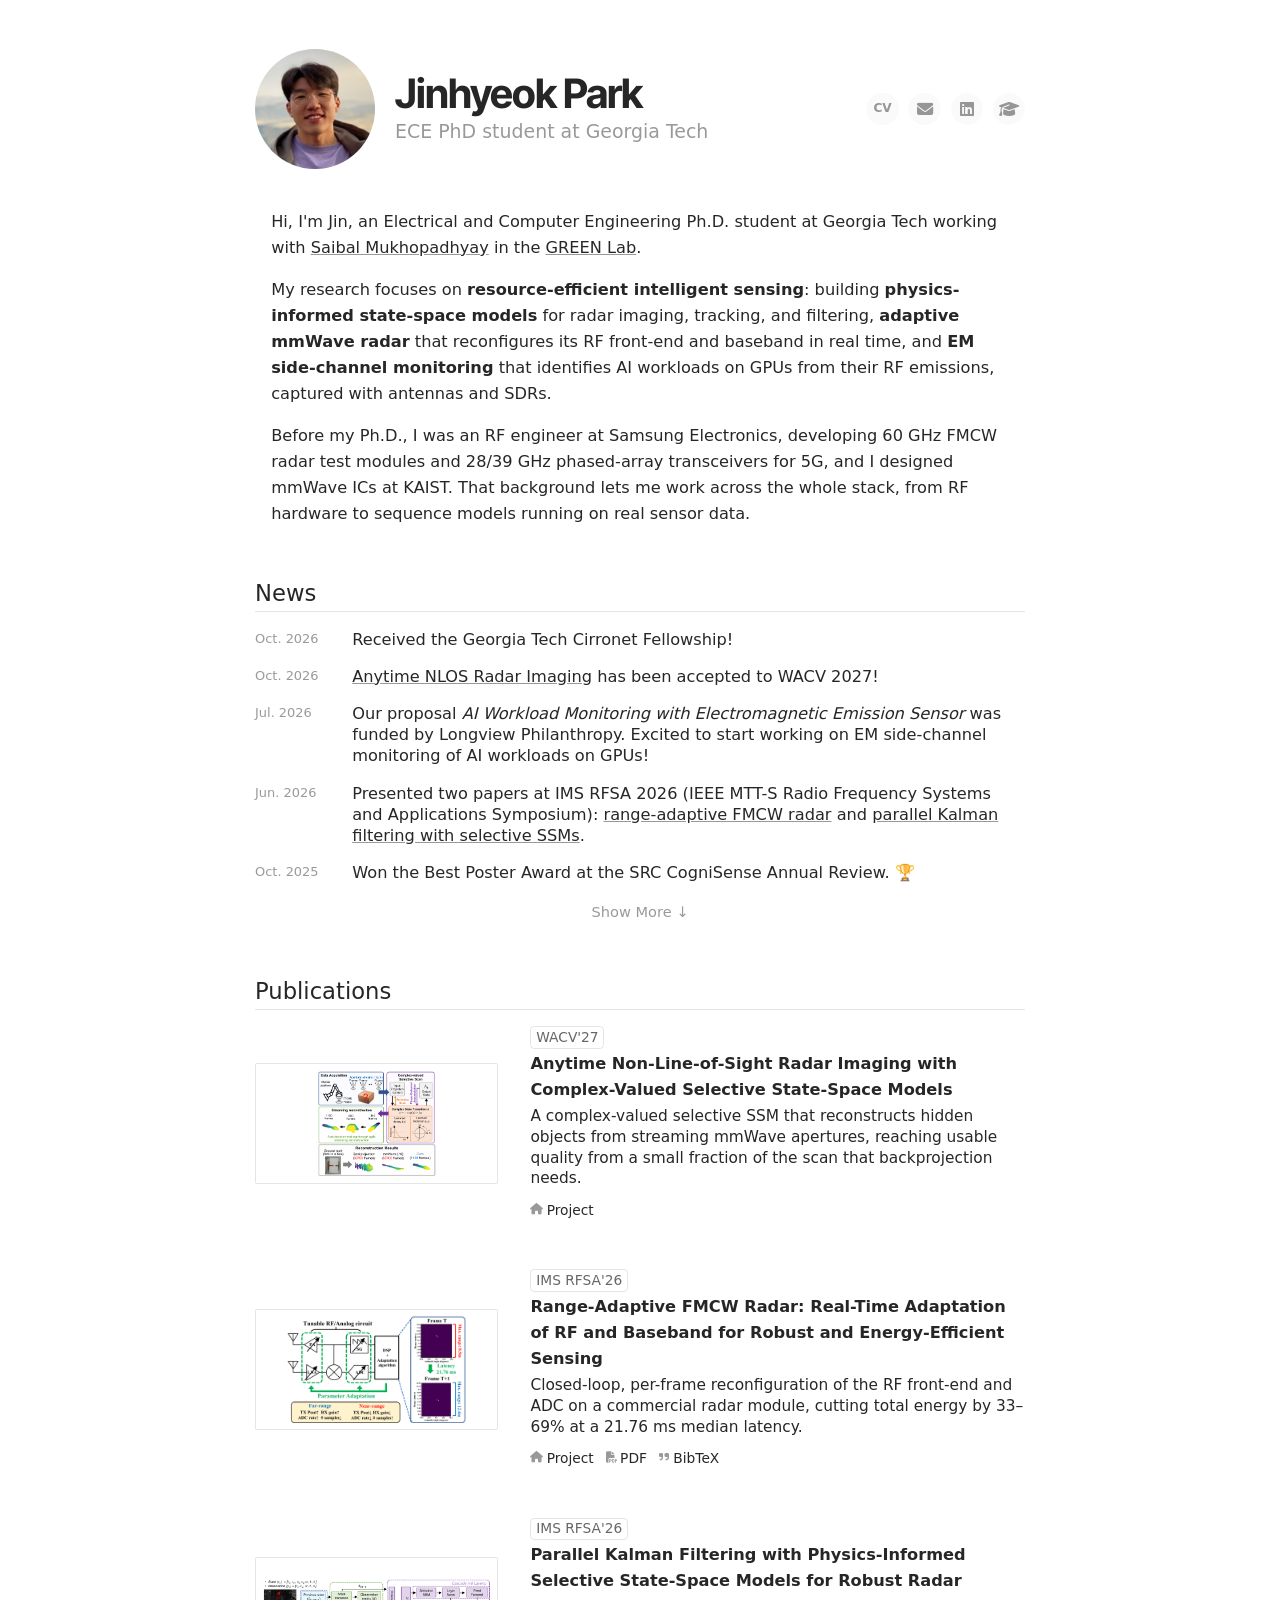
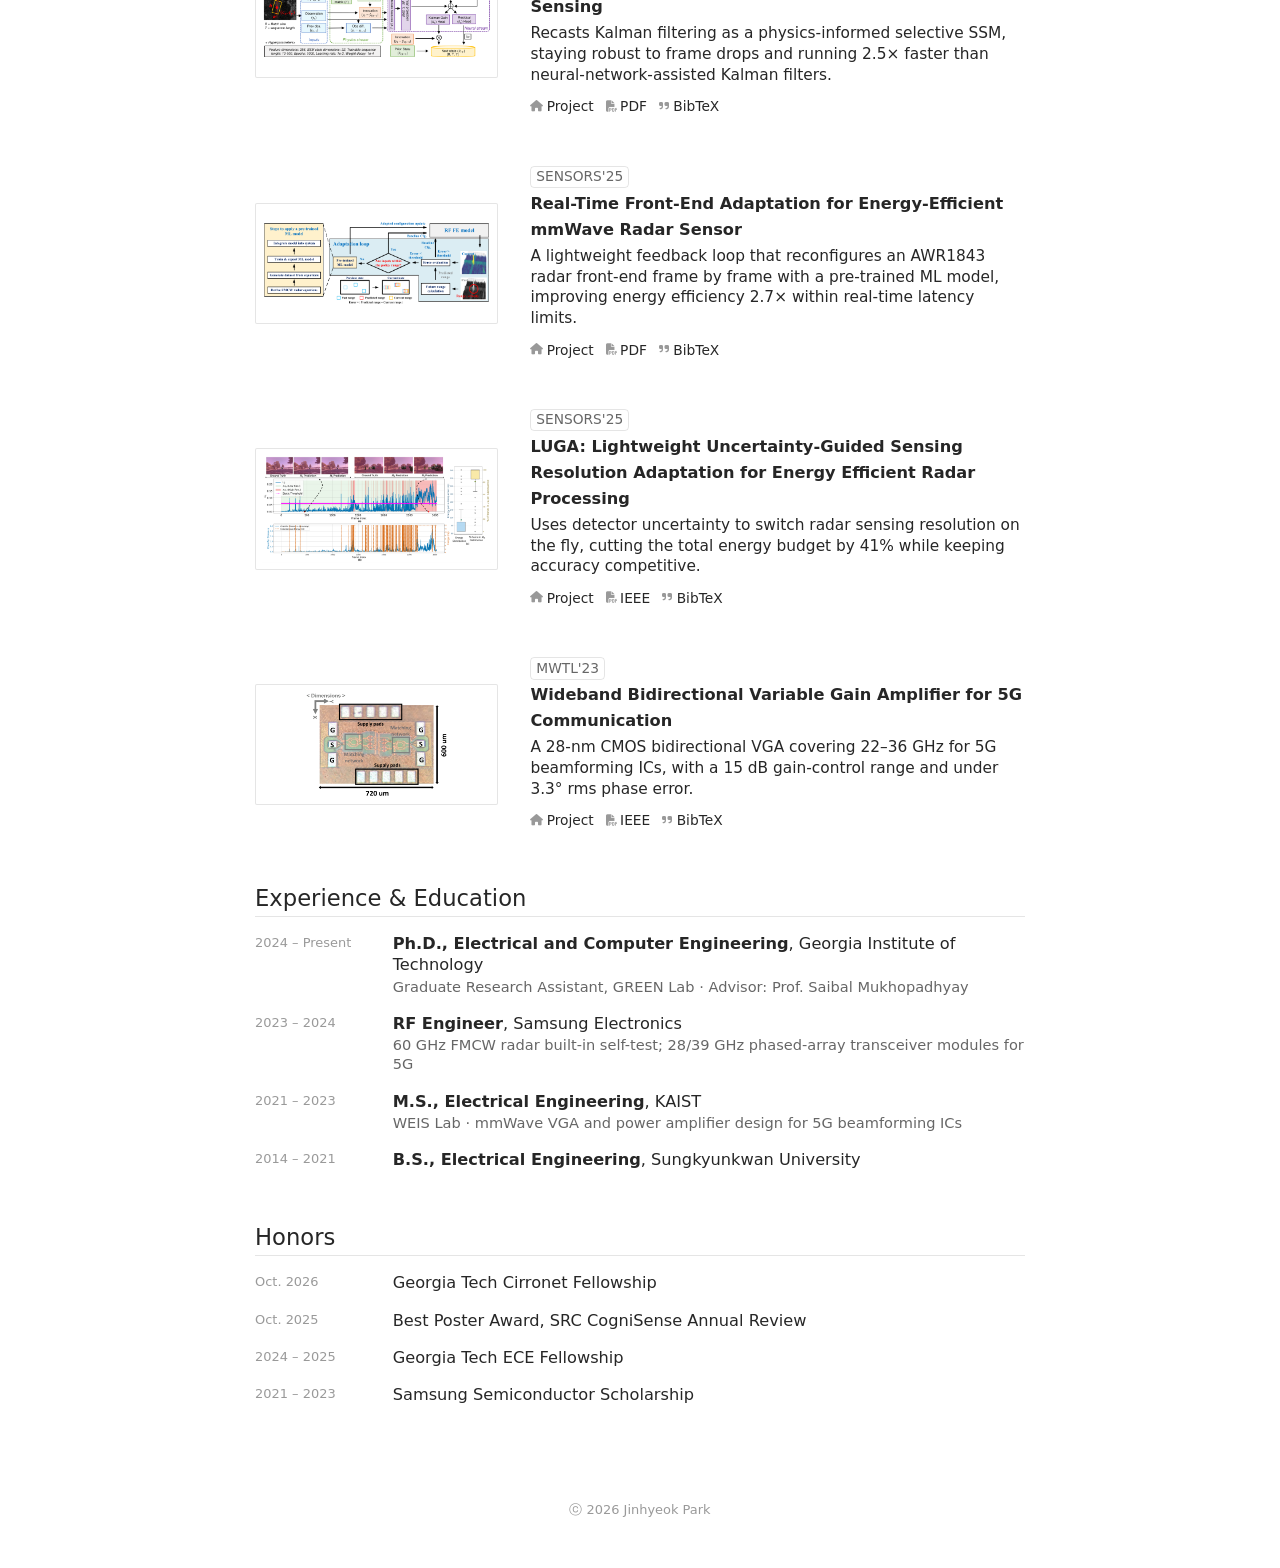
==== index.html @ dd6ef103 "link" ====
<!doctype html>
<html lang="en">
<head>
  <meta charset="utf-8">
  <meta name="viewport" content="width=device-width, initial-scale=1">
  <title>Jinhyeok (Jin) Park</title>
  <meta name="description" content="Jinhyeok (Jin) Park — ECE Ph.D. student at Georgia Tech working on resource-efficient intelligent sensing: mmWave radar, state-space models, and EM side-channel sensing.">
  <meta property="og:title" content="Jinhyeok (Jin) Park">
  <meta property="og:type" content="website">
  <meta property="og:image" content="assets/profile.jpg">
  <meta name="theme-color" content="#ffffff">
  <link rel="apple-touch-icon" sizes="180x180" href="/faviconfiles/apple-touch-icon.png">
  <link rel="icon" type="image/png" sizes="32x32" href="/faviconfiles/favicon-32x32.png">
  <link rel="icon" type="image/png" sizes="16x16" href="/faviconfiles/favicon-16x16.png">
  <link rel="manifest" href="/faviconfiles/site.webmanifest">
  <link rel="preconnect" href="https://fonts.googleapis.com">
  <link rel="preconnect" href="https://fonts.gstatic.com" crossorigin>
  <link href="https://fonts.googleapis.com/css2?family=Inter+Tight:wght@600;700&display=swap" rel="stylesheet">
  <link rel="stylesheet" href="https://cdnjs.cloudflare.com/ajax/libs/font-awesome/6.5.2/css/all.min.css">
  <link rel="stylesheet" href="assets/style.css">
</head>
<body>
<div class="contents">

  <!-- ===================== HEADER ===================== -->
  <div class="section">
    <div class="top">
      <div class="logo">
        <div class="round"><img src="assets/profile.jpg" alt="Photo of Jinhyeok Park"></div>
        <div>
          <h1>Jinhyeok Park</h1>
          <h3>ECE PhD student at Georgia Tech</h3>
        </div>
      </div>
      <div class="social">
        <a class="cv-icon" href="assets/CV_Jinhyeok_Park.pdf" target="_blank" rel="noreferrer" title="CV"><span>CV</span></a>
        <a href="mailto:jpark3263@gatech.edu" title="Email"><i class="fas fa-envelope"></i></a>
        <a href="https://www.linkedin.com/in/jinhyeok-park/" target="_blank" rel="noreferrer" title="LinkedIn"><i class="fab fa-linkedin"></i></a>
        <a href="https://scholar.google.com/citations?user=-ml9RUcAAAAJ" target="_blank" rel="noreferrer" title="Google Scholar"><i class="fas fa-graduation-cap"></i></a>
      </div>
    </div>

    <div class="info">
      <p>Hi, I'm Jin, an Electrical and Computer Engineering Ph.D. student at Georgia Tech working with
        <a href="https://ece.gatech.edu/directory/saibal-mukhopadhyay">Saibal Mukhopadhyay</a> in the
        <a href="https://greenlab.ece.gatech.edu/">GREEN Lab</a>.</p>
      <p>My research focuses on <strong>resource-efficient intelligent sensing</strong>: building
        <strong>physics-informed state-space models</strong> for radar imaging, tracking, and filtering,
        <strong>adaptive mmWave radar</strong> that reconfigures its RF front-end and baseband in real time, and
        <strong>EM side-channel monitoring</strong> that identifies AI workloads on GPUs from their RF emissions, captured with antennas and SDRs.</p>
      <p>Before my Ph.D., I was an RF engineer at Samsung Electronics, developing 60&nbsp;GHz FMCW radar test modules and
        28/39&nbsp;GHz phased-array transceivers for 5G, and I designed mmWave ICs at
        KAIST. That background lets me work across the whole stack, from RF hardware
        to sequence models running on real sensor data.</p>
    </div>
  </div>

  <!-- ===================== NEWS ===================== -->
  <div class="section" id="news">
    <div class="title">News</div>
    <div class="news-list" data-collapsible="5">
      <div class="news-item"><div class="date">Oct. 2026</div><div class="text">Received the Georgia Tech Cirronet Fellowship!</div></div>
      <div class="news-item"><div class="date">Oct. 2026</div><div class="text"><a href="pub/wacv2027-anytime-nlos.html">Anytime NLOS Radar Imaging</a> has been accepted to WACV 2027!</div></div>
      <div class="news-item"><div class="date">Jul. 2026</div><div class="text">Our proposal <em>AI Workload Monitoring with Electromagnetic Emission Sensor</em> was funded by Longview Philanthropy. Excited to start working on EM side-channel monitoring of AI workloads on GPUs!</div></div>
      <div class="news-item"><div class="date">Jun. 2026</div><div class="text">Presented two papers at IMS RFSA 2026 (IEEE MTT-S Radio Frequency Systems and Applications Symposium): <a href="pub/ims2026-range-adaptive-fmcw.html">range-adaptive FMCW radar</a> and <a href="pub/ims2026-parallel-kalman-ssm.html">parallel Kalman filtering with selective SSMs</a>.</div></div>
      <div class="news-item"><div class="date">Oct. 2025</div><div class="text">Won the Best Poster Award at the SRC CogniSense Annual Review. 🏆</div></div>
      <div class="news-item"><div class="date">Aug. 2024</div><div class="text">Started my Ph.D. at Georgia Tech with the ECE Fellowship.</div></div>
      <div class="news-item"><div class="date">Mar. 2023</div><div class="text">Joined Samsung Electronics as an RF engineer.</div></div>
    </div>
  </div>

  <!-- ===================== PUBLICATIONS ===================== -->
  <div class="section" id="publications">
    <div class="title">Publications</div>
    <div class="pub-list" data-collapsible="6">

      <div class="pub-item"><div class="pub-main">
        <a class="thumb" href="pub/wacv2027-anytime-nlos.html"><img src="assets/pub/wacv2027-anytime-nlos.png" alt="Anytime Non-Line-of-Sight Radar Imaging with Complex-Valued Selective State-Space Models" loading="lazy"></a>
        <div class="pub-info">
          <div class="pub-meta"><span class="pub-venue">WACV'27</span></div>
          <a class="pub-title-link" href="pub/wacv2027-anytime-nlos.html"><div class="pub-title">Anytime Non-Line-of-Sight Radar Imaging with Complex-Valued Selective State-Space Models</div></a>
          <div class="pub-desc">A complex-valued selective SSM that reconstructs hidden objects from streaming mmWave apertures, reaching usable quality from a small fraction of the scan that backprojection needs.</div>
          <div class="links"><a href="pub/wacv2027-anytime-nlos.html"><i class="fas fa-house"></i>Project</a></div>
        </div>
      </div></div>

      <div class="pub-item"><div class="pub-main">
        <a class="thumb" href="pub/ims2026-range-adaptive-fmcw.html"><img src="assets/pub/ims2026-range-adaptive-fmcw.png" alt="Range-Adaptive FMCW Radar: Real-Time Adaptation of RF and Baseband for Robust and Energy-Efficient Sensing" loading="lazy"></a>
        <div class="pub-info">
          <div class="pub-meta"><span class="pub-venue">IMS RFSA'26</span></div>
          <a class="pub-title-link" href="pub/ims2026-range-adaptive-fmcw.html"><div class="pub-title">Range-Adaptive FMCW Radar: Real-Time Adaptation of RF and Baseband for Robust and Energy-Efficient Sensing</div></a>
          <div class="pub-desc">Closed-loop, per-frame reconfiguration of the RF front-end and ADC on a commercial radar module, cutting total energy by 33–69% at a 21.76 ms median latency.</div>
          <div class="links"><a href="pub/ims2026-range-adaptive-fmcw.html"><i class="fas fa-house"></i>Project</a><a class="" href="../publications/IMS_2026_Adap_final.pdf" target="_blank" rel="noreferrer"><i class="fas fa-file-pdf"></i>PDF</a><a href="pub/ims2026-range-adaptive-fmcw.html#bibtex"><i class="fas fa-quote-right"></i>BibTeX</a></div>
        </div>
      </div></div>

      <div class="pub-item"><div class="pub-main">
        <a class="thumb" href="pub/ims2026-parallel-kalman-ssm.html"><img src="assets/pub/ims2026-parallel-kalman-ssm.png" alt="Parallel Kalman Filtering with Physics-Informed Selective State-Space Models for Robust Radar Sensing" loading="lazy"></a>
        <div class="pub-info">
          <div class="pub-meta"><span class="pub-venue">IMS RFSA'26</span></div>
          <a class="pub-title-link" href="pub/ims2026-parallel-kalman-ssm.html"><div class="pub-title">Parallel Kalman Filtering with Physics-Informed Selective State-Space Models for Robust Radar Sensing</div></a>
          <div class="pub-desc">Recasts Kalman filtering as a physics-informed selective SSM, staying robust to frame drops and running 2.5× faster than neural-network-assisted Kalman filters.</div>
          <div class="links"><a href="pub/ims2026-parallel-kalman-ssm.html"><i class="fas fa-house"></i>Project</a><a class="" href="../publications/IMS_2026_PKF.pdf" target="_blank" rel="noreferrer"><i class="fas fa-file-pdf"></i>PDF</a><a href="pub/ims2026-parallel-kalman-ssm.html#bibtex"><i class="fas fa-quote-right"></i>BibTeX</a></div>
        </div>
      </div></div>

      <div class="pub-item"><div class="pub-main">
        <a class="thumb" href="pub/sensors2025-frontend-adaptation.html"><img src="assets/pub/sensors2025-frontend-adaptation.png" alt="Real-Time Front-End Adaptation for Energy-Efficient mmWave Radar Sensor" loading="lazy"></a>
        <div class="pub-info">
          <div class="pub-meta"><span class="pub-venue">SENSORS'25</span></div>
          <a class="pub-title-link" href="pub/sensors2025-frontend-adaptation.html"><div class="pub-title">Real-Time Front-End Adaptation for Energy-Efficient mmWave Radar Sensor</div></a>
          <div class="pub-desc">A lightweight feedback loop that reconfigures an AWR1843 radar front-end frame by frame with a pre-trained ML model, improving energy efficiency 2.7× within real-time latency limits.</div>
          <div class="links"><a href="pub/sensors2025-frontend-adaptation.html"><i class="fas fa-house"></i>Project</a><a class="" href="../publications/Real-Time%20Front-End%20Adaptation%20for%20Energy-Efficient%20mmWaver%20Radar%20Sensor.pdf" target="_blank" rel="noreferrer"><i class="fas fa-file-pdf"></i>PDF</a><a href="pub/sensors2025-frontend-adaptation.html#bibtex"><i class="fas fa-quote-right"></i>BibTeX</a></div>
        </div>
      </div></div>

      <div class="pub-item"><div class="pub-main">
        <a class="thumb" href="pub/sensors2025-luga.html"><img src="assets/pub/sensors2025-luga.png" alt="LUGA: Lightweight Uncertainty-Guided Sensing Resolution Adaptation for Energy Efficient Radar Processing" loading="lazy"></a>
        <div class="pub-info">
          <div class="pub-meta"><span class="pub-venue">SENSORS'25</span></div>
          <a class="pub-title-link" href="pub/sensors2025-luga.html"><div class="pub-title">LUGA: Lightweight Uncertainty-Guided Sensing Resolution Adaptation for Energy Efficient Radar Processing</div></a>
          <div class="pub-desc">Uses detector uncertainty to switch radar sensing resolution on the fly, cutting the total energy budget by 41% while keeping accuracy competitive.</div>
          <div class="links"><a href="pub/sensors2025-luga.html"><i class="fas fa-house"></i>Project</a><a class="" href="https://doi.org/10.1109/SENSORS59705.2025.11330285" target="_blank" rel="noreferrer"><i class="fas fa-file-pdf"></i>IEEE</a><a href="pub/sensors2025-luga.html#bibtex"><i class="fas fa-quote-right"></i>BibTeX</a></div>
        </div>
      </div></div>

      <div class="pub-item"><div class="pub-main">
        <a class="thumb" href="pub/mwtl2023-bidirectional-vga.html"><img src="assets/pub/mwtl2023-bidirectional-vga.png" alt="Wideband Bidirectional Variable Gain Amplifier for 5G Communication" loading="lazy"></a>
        <div class="pub-info">
          <div class="pub-meta"><span class="pub-venue">MWTL'23</span></div>
          <a class="pub-title-link" href="pub/mwtl2023-bidirectional-vga.html"><div class="pub-title">Wideband Bidirectional Variable Gain Amplifier for 5G Communication</div></a>
          <div class="pub-desc">A 28-nm CMOS bidirectional VGA covering 22–36 GHz for 5G beamforming ICs, with a 15 dB gain-control range and under 3.3° rms phase error.</div>
          <div class="links"><a href="pub/mwtl2023-bidirectional-vga.html"><i class="fas fa-house"></i>Project</a><a class="" href="https://doi.org/10.1109/LMWT.2023.3244715" target="_blank" rel="noreferrer"><i class="fas fa-file-pdf"></i>IEEE</a><a href="pub/mwtl2023-bidirectional-vga.html#bibtex"><i class="fas fa-quote-right"></i>BibTeX</a></div>
        </div>
      </div></div>

    </div>
  </div>

  <!-- ===================== EXPERIENCE ===================== -->
  <div class="section" id="experience">
    <div class="title">Experience &amp; Education</div>
    <div class="news-list">
      <div class="row"><div class="date">2024 – Present</div><div class="text"><strong>Ph.D., Electrical and Computer Engineering</strong>, Georgia Institute of Technology<span class="sub">Graduate Research Assistant, GREEN Lab · Advisor: Prof. Saibal Mukhopadhyay</span></div></div>
      <div class="row"><div class="date">2023 – 2024</div><div class="text"><strong>RF Engineer</strong>, Samsung Electronics<span class="sub">60&nbsp;GHz FMCW radar built-in self-test; 28/39&nbsp;GHz phased-array transceiver modules for 5G</span></div></div>
      <div class="row"><div class="date">2021 – 2023</div><div class="text"><strong>M.S., Electrical Engineering</strong>, KAIST<span class="sub">WEIS Lab · mmWave VGA and power amplifier design for 5G beamforming ICs</span></div></div>
      <div class="row"><div class="date">2014 – 2021</div><div class="text"><strong>B.S., Electrical Engineering</strong>, Sungkyunkwan University</div></div>
    </div>
  </div>

  <!-- ===================== HONORS ===================== -->
  <div class="section" id="honors">
    <div class="title">Honors</div>
    <div class="news-list">
      <div class="row"><div class="date">Oct. 2026</div><div class="text">Georgia Tech Cirronet Fellowship</div></div>
      <div class="row"><div class="date">Oct. 2025</div><div class="text">Best Poster Award, SRC CogniSense Annual Review</div></div>
      <div class="row"><div class="date">2024 – 2025</div><div class="text">Georgia Tech ECE Fellowship</div></div>
      <div class="row"><div class="date">2021 – 2023</div><div class="text">Samsung Semiconductor Scholarship</div></div>
    </div>
  </div>

</div>

<footer>ⓒ 2026 Jinhyeok Park</footer>

<script>
  // "Show More" for long lists, as in the reference template
  document.querySelectorAll('[data-collapsible]').forEach(function (list) {
    var n = parseInt(list.getAttribute('data-collapsible'), 10);
    var items = Array.prototype.slice.call(list.children);
    if (items.length <= n) return;
    items.slice(n).forEach(function (el) { el.classList.add('is-hidden'); });
    var btn = document.createElement('button');
    btn.className = 'more-btn';
    btn.textContent = 'Show More ↓';
    btn.addEventListener('click', function () {
      var open = btn.getAttribute('data-open') === '1';
      items.slice(n).forEach(function (el) { el.classList.toggle('is-hidden', open); });
      btn.setAttribute('data-open', open ? '0' : '1');
      btn.textContent = open ? 'Show More ↓' : 'Show Less ↑';
    });
    list.appendChild(btn);
  });
</script>
</body>
</html>
---- assets/style.css ----
:root {
  color-scheme: light;
  --bg: #ffffff;
  --ink: rgba(0,0,0,.85);
  --ink-2: rgba(0,0,0,.6);
  --muted: rgba(0,0,0,.4);
  --line: rgba(0,0,0,.1);
  --chip: rgba(0,0,0,.02);
  --chip-hover: rgba(0,0,0,.06);
  --award-bg: #fff9e6;
  --award-ink: #c80;
  --review-bg: #eef4fb;
  --review-ink: #2f5f8f;
}

* { margin: 0; padding: 0; box-sizing: border-box; -webkit-font-smoothing: antialiased; }
html { font-size: 16.2px; }
body {
  background: var(--bg);
  color: var(--ink);
  font-family: system-ui, -apple-system, BlinkMacSystemFont, "Segoe UI", Roboto, Oxygen, Ubuntu, Cantarell, "Open Sans", "Helvetica Neue", sans-serif;
  word-break: keep-all;
}
a { color: inherit; text-decoration: none; }
strong { font-weight: 600; }

.contents {
  max-width: calc(770px + 2 * 38px);
  margin: 0 auto;
  padding: 3rem 38px 0;
  display: flex; flex-direction: column; gap: 3rem;
}
.section { line-height: 1.6; }
.section .title {
  border-bottom: 1px solid var(--line);
  margin-bottom: 1rem;
  font-size: 1.4rem; font-weight: 500;
}

/* ---------- header ---------- */
.top { position: relative; display: flex; justify-content: space-between; align-items: center; margin-bottom: 1.5rem; }
.logo { display: flex; align-items: center; }
.round {
  flex-shrink: 0; width: 120px; height: 120px; margin-right: 20px;
  border-radius: 100%; overflow: hidden;
}
.round img { width: 100%; height: 100%; object-fit: cover; display: block; }
.logo h1 {
  font-family: "Inter Tight", system-ui, sans-serif;
  font-weight: 700; line-height: 1; font-size: 2.5rem; letter-spacing: -.06rem;
}
.logo h3 { font-weight: 400; line-height: 1.2; color: var(--muted); margin-top: .35rem; font-size: 1.17rem; }
.social { display: flex; align-items: center; gap: .6rem; position: absolute; top: 44px; right: 0; }
.social a {
  display: flex; justify-content: center; align-items: center;
  width: 2rem; height: 2rem; border-radius: 50%;
  color: var(--muted); background: var(--chip);
  transition: background-color .15s ease, color .15s ease;
}
.social a:hover { color: var(--ink); background: var(--chip-hover); }
.social a:active { transform: scale(.92); }
.social .cv-icon { font-size: .75rem; font-weight: 700; letter-spacing: -.02em; }
.social i { font-size: 1rem; }

/* ---------- intro ---------- */
.info { padding: 1rem 1rem 0; }
.info p + p { margin-top: 1rem; }
.info a, .news-item a, .row a {
  text-decoration: underline; text-decoration-color: var(--muted); transition: color .2s ease;
}
.info a:hover, .news-item a:hover, .row a:hover { color: var(--ink-2); }

/* ---------- news / dated rows ---------- */
.news-list { display: flex; flex-direction: column; gap: 1rem; line-height: 1.3; }
.news-item, .row { display: flex; align-items: start; }
.news-item .date, .row .date {
  margin-top: 2px; width: 6rem; flex-shrink: 0; white-space: nowrap;
  font-size: .8rem; color: var(--muted);
}
.news-item .text, .row .text { flex: 1 0 0; }
.row .text .sub { display: block; font-size: .9rem; color: var(--ink-2); margin-top: .15rem; }
.row .date { width: 8.5rem; }
.is-hidden { display: none !important; }

.more-btn {
  font-size: .9rem; cursor: pointer; text-align: center; color: var(--muted);
  background: none; border: 0; font-family: inherit; padding: .25rem; width: 100%;
}
.more-btn:hover { color: var(--ink); }

/* ---------- publications ---------- */
.pub-list { display: flex; flex-direction: column; gap: 3rem; }
.pub-main { display: flex; gap: 2rem; align-items: center; }
.thumb {
  flex-shrink: 0; width: 15rem; aspect-ratio: 2/1; overflow: hidden;
  display: flex; align-items: center; justify-content: center;
  background: #fff; border: 1px solid var(--line); border-radius: 2px;
  transition: opacity .2s ease;
}
.thumb:hover { opacity: .75; }
.thumb img { width: 100%; height: 100%; object-fit: contain; display: block; padding: .35rem; }

.pub-info { display: flex; flex-direction: column; }
.pub-meta { font-size: .85rem; line-height: 1.6rem; margin-bottom: .15rem; display: flex; flex-wrap: wrap; align-items: center; gap: .35rem; }
.pub-venue {
  white-space: nowrap; border: 1px solid var(--line); line-height: 1;
  padding: .2rem .3rem; border-radius: .25rem; color: var(--ink-2);
}
.badge { line-height: 1; padding: .2rem .5rem; border-radius: .25rem; font-weight: 500; }
.badge.award  { background: var(--award-bg); color: var(--award-ink); }
.pub-title { font-weight: 600; }
.pub-title-link:hover .pub-title { color: var(--ink-2); }
.pub-desc { font-size: .95rem; line-height: 1.35; margin-top: .2rem; }
.links { margin-top: .6rem; display: flex; flex-wrap: wrap; gap: .75rem; }
.links a { display: inline-flex; align-items: center; gap: .2rem; font-size: .85rem; }
.links a:hover { color: var(--ink-2); }
.links i { color: var(--muted); font-size: .7rem; }

footer { display: flex; justify-content: center; padding: 6rem 0 3rem; font-size: .8em; color: var(--muted); }

@media (max-width: 700px) {
  .contents { padding: 1.5rem 16px 0; gap: 2.5rem; }
  .top { display: block; }
  .social { position: static; margin-top: .9rem; justify-content: flex-start; }
  .round { width: 92px; height: 92px; margin-right: 16px; }
  .logo h1 { font-size: 2rem; }
  .logo h3 { font-size: .9rem; }
  .info { padding: .5rem 0 0; }
  .pub-main { flex-direction: column; align-items: flex-start; gap: 1rem; }
  .thumb { width: 100%; }
  .news-item, .row { display: block; }
  .news-item .date, .row .date { width: auto; margin-bottom: .1rem; }
}

/* ---------- publication detail page ---------- */
.publication-page { max-width: calc(800px + 2 * 38px); margin: 0 auto; padding: 2.5rem 38px 0; }
.back-link { display: inline-flex; align-items: center; gap: .5rem; color: var(--muted); margin-bottom: 2rem; font-size: .9rem; }
.back-link:hover { color: var(--ink); }
.back-link i { font-size: .8rem; }
.publication-title {
  font-family: "Inter Tight", system-ui, sans-serif;
  font-size: 2rem; font-weight: 700; line-height: 1.12; letter-spacing: -.05rem; margin-bottom: 1.5rem;
}
.publication-authors { font-size: 1rem; line-height: 1.6; margin-bottom: .25rem; }
.publication-authors .author-me { font-weight: 600; color: var(--ink); }
.publication-authors .author { color: var(--muted); }
.publication-authors a:hover { text-decoration: underline; }
.publication-venue { font-style: italic; color: var(--muted); margin-bottom: 1.5rem; }
.publication-links { display: flex; flex-wrap: wrap; gap: .75rem; margin-bottom: 3rem; padding-bottom: 1rem; border-bottom: 1px solid var(--line); }
.publication-link-btn {
  display: inline-flex; align-items: center; gap: .3rem; padding: .35rem .8rem;
  background: rgba(0,0,0,.04); border-radius: 2rem; font-size: .8rem; font-weight: 500;
  transition: background-color .2s ease;
}
.publication-link-btn i { font-size: .75rem; color: rgba(0,0,0,.3); }
.publication-link-btn:hover { background: rgba(0,0,0,.08); }
.publication-image { margin-bottom: 2.5rem; }
.publication-image img { width: 100%; height: auto; display: block; }
.publication-section { margin-bottom: 2.5rem; }
.publication-section h2 { font-size: 1.5rem; font-weight: 600; margin-bottom: 1rem; }
.publication-section p { line-height: 1.7; }
.bibtex-wrapper {
  position: relative; overflow-x: auto; cursor: pointer;
  background: rgba(0,0,0,.02); border-radius: .5rem; padding: 1.5rem;
}
.bibtex-wrapper:hover { background: rgba(0,0,0,.04); }
.bibtex-wrapper pre { margin: 0; font-family: "Courier New", monospace; font-size: .9rem; line-height: 1.5; white-space: pre-wrap; }
.copy-note {
  position: absolute; top: .5rem; right: .75rem; font-size: .8rem; font-weight: 500; color: var(--ink-2);
  opacity: 0; transition: opacity .2s ease;
}
.copy-note.show { opacity: 1; }
@media (max-width: 700px) {
  .publication-page { padding: 1.5rem 16px 0; }
  .publication-title { font-size: 1.6rem; }
  .bibtex-wrapper { padding: 1rem; }
}
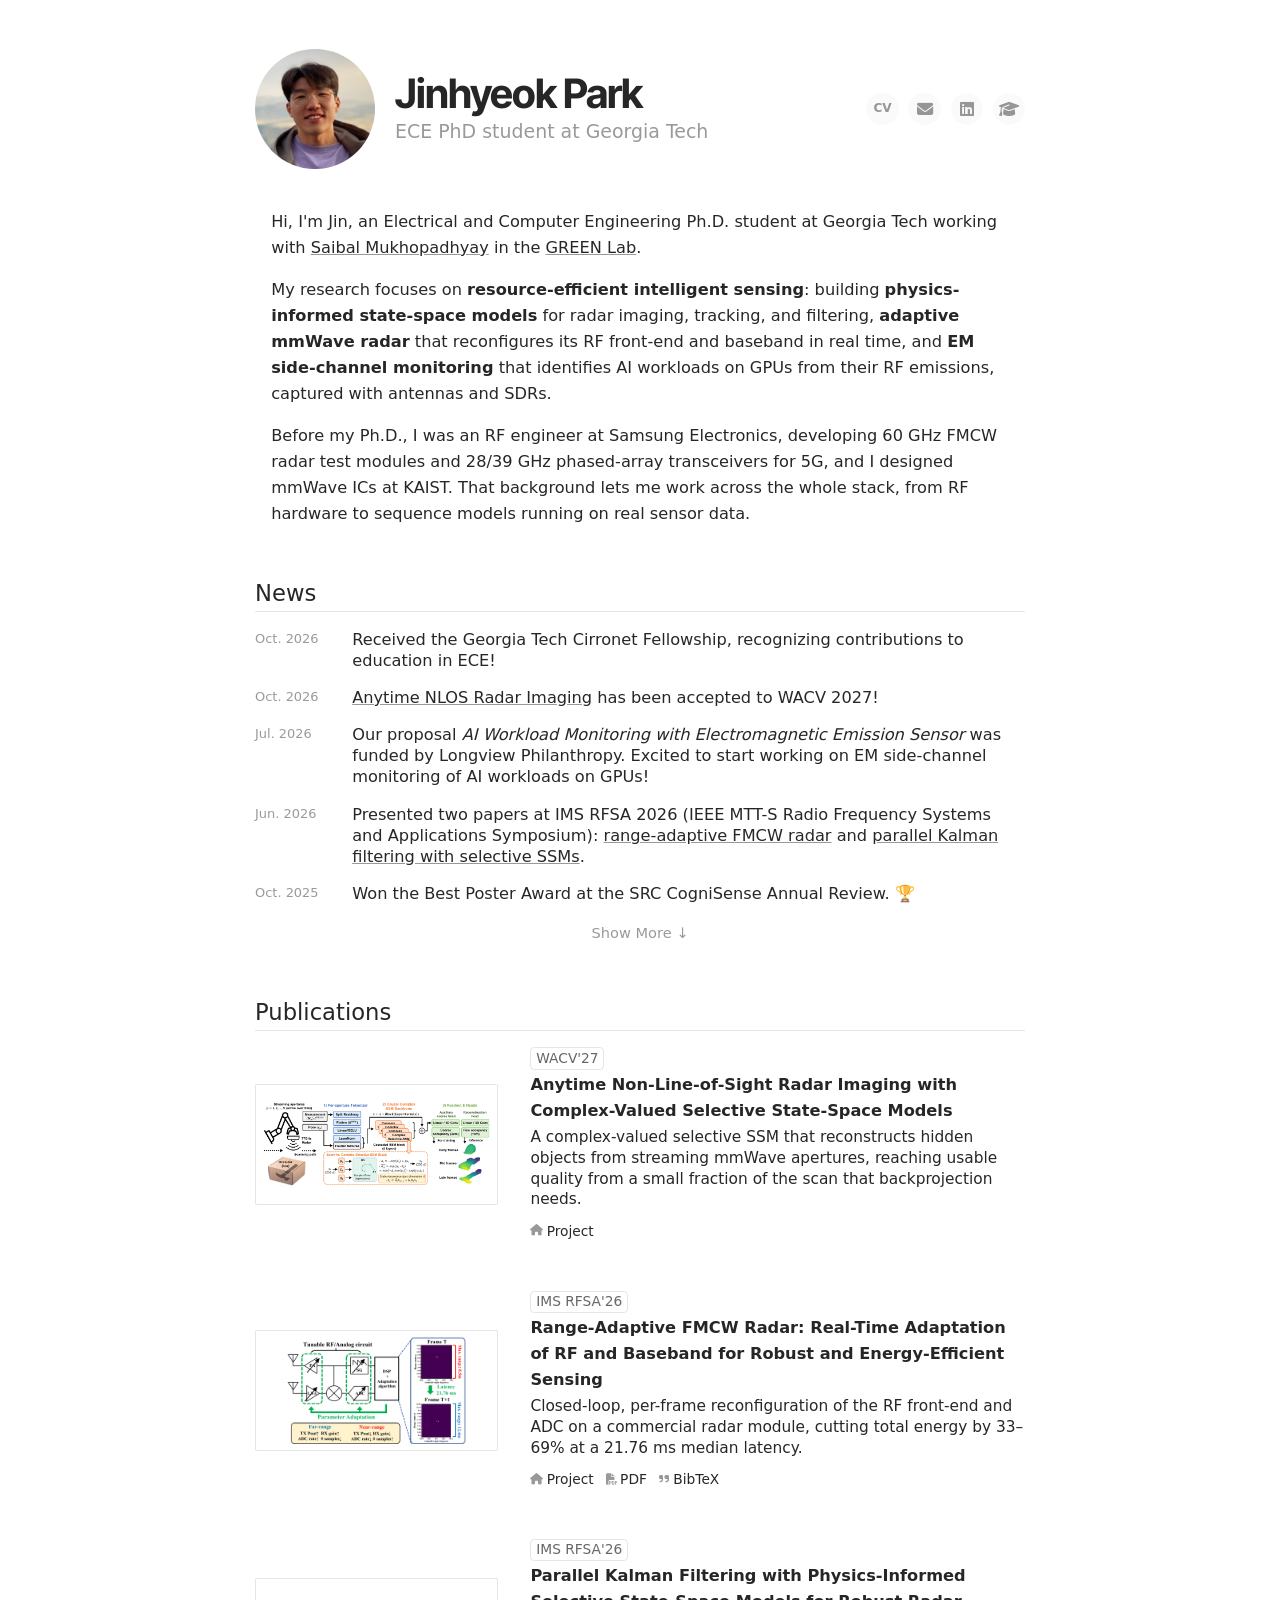
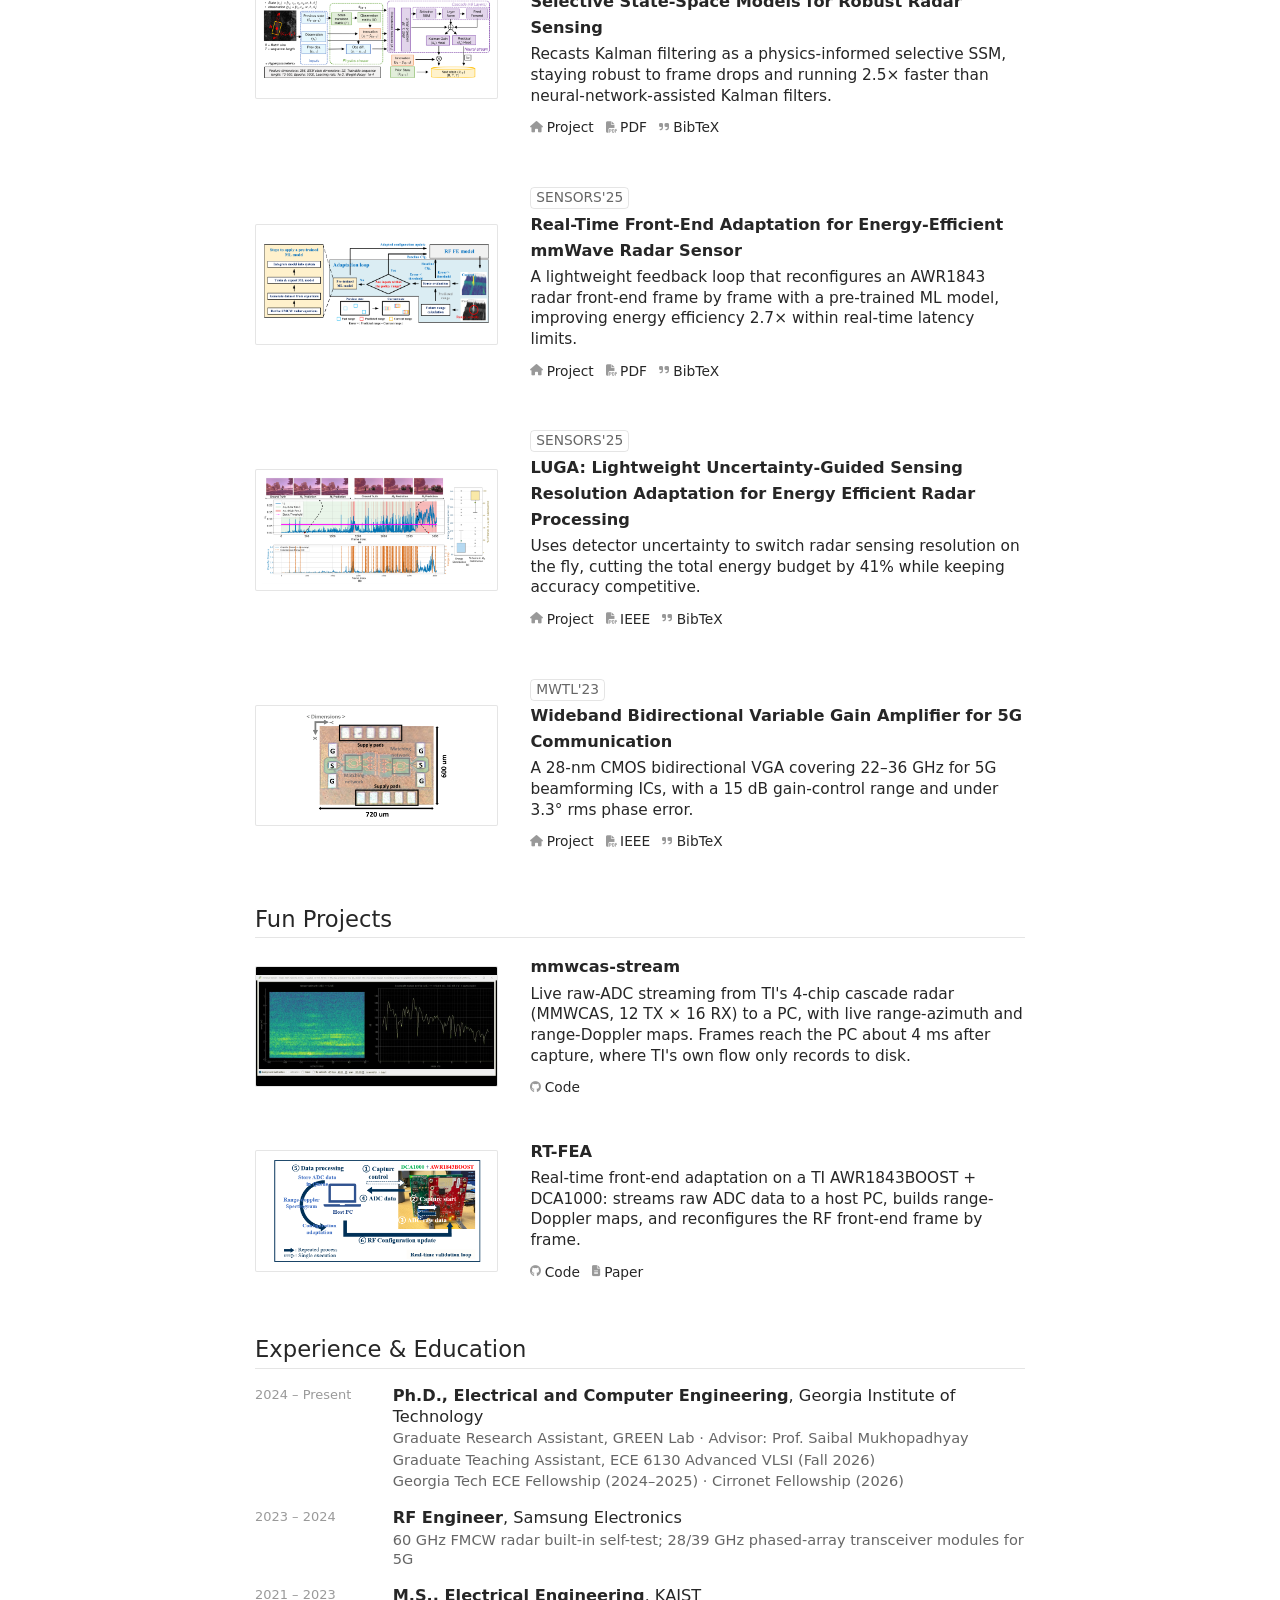
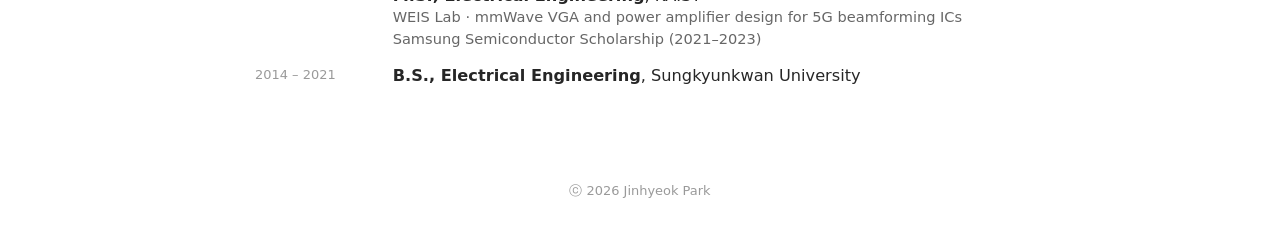
==== commit 64d1dcd6: "fun project" ====
--- a/index.html
+++ b/index.html
@@ -59,7 +59,7 @@
   <div class="section" id="news">
     <div class="title">News</div>
     <div class="news-list" data-collapsible="5">
-      <div class="news-item"><div class="date">Oct. 2026</div><div class="text">Received the Georgia Tech Cirronet Fellowship!</div></div>
+      <div class="news-item"><div class="date">Oct. 2026</div><div class="text">Received the Georgia Tech Cirronet Fellowship, recognizing contributions to education in ECE!</div></div>
       <div class="news-item"><div class="date">Oct. 2026</div><div class="text"><a href="pub/wacv2027-anytime-nlos.html">Anytime NLOS Radar Imaging</a> has been accepted to WACV 2027!</div></div>
       <div class="news-item"><div class="date">Jul. 2026</div><div class="text">Our proposal <em>AI Workload Monitoring with Electromagnetic Emission Sensor</em> was funded by Longview Philanthropy. Excited to start working on EM side-channel monitoring of AI workloads on GPUs!</div></div>
       <div class="news-item"><div class="date">Jun. 2026</div><div class="text">Presented two papers at IMS RFSA 2026 (IEEE MTT-S Radio Frequency Systems and Applications Symposium): <a href="pub/ims2026-range-adaptive-fmcw.html">range-adaptive FMCW radar</a> and <a href="pub/ims2026-parallel-kalman-ssm.html">parallel Kalman filtering with selective SSMs</a>.</div></div>
@@ -137,27 +137,43 @@
     </div>
   </div>
 
+  <!-- ===================== FUN PROJECTS ===================== -->
+  <div class="section" id="projects">
+    <div class="title">Fun Projects</div>
+    <div class="pub-list projects">
+
+      <div class="pub-item"><div class="pub-main">
+        <a class="thumb" href="https://github.com/jpark3263/mmwcas-stream" target="_blank" rel="noreferrer"><video src="assets/projects/mmwcas-stream.mp4" poster="assets/projects/mmwcas-stream.jpg" autoplay muted loop playsinline aria-label="Live range-azimuth map of a hand sweeping left to right"></video></a>
+        <div class="pub-info">
+          <a class="pub-title-link" href="https://github.com/jpark3263/mmwcas-stream" target="_blank" rel="noreferrer"><div class="pub-title">mmwcas-stream</div></a>
+          <div class="pub-desc">Live raw-ADC streaming from TI's 4-chip cascade radar (MMWCAS, 12 TX &times; 16 RX) to a PC, with live range-azimuth and range-Doppler maps. Frames reach the PC about 4 ms after capture, where TI's own flow only records to disk.</div>
+          <div class="links"><a href="https://github.com/jpark3263/mmwcas-stream" target="_blank" rel="noreferrer"><i class="fab fa-github"></i>Code</a></div>
+        </div>
+      </div></div>
+
+      <div class="pub-item"><div class="pub-main">
+        <a class="thumb" href="https://github.com/jpark3263/RT-FEA" target="_blank" rel="noreferrer"><img src="assets/projects/rt-fea.png" alt="RT-FEA real-time validation loop with DCA1000 and AWR1843BOOST" loading="lazy"></a>
+        <div class="pub-info">
+          <a class="pub-title-link" href="https://github.com/jpark3263/RT-FEA" target="_blank" rel="noreferrer"><div class="pub-title">RT-FEA</div></a>
+          <div class="pub-desc">Real-time front-end adaptation on a TI AWR1843BOOST + DCA1000: streams raw ADC data to a host PC, builds range-Doppler maps, and reconfigures the RF front-end frame by frame.</div>
+          <div class="links"><a href="https://github.com/jpark3263/RT-FEA" target="_blank" rel="noreferrer"><i class="fab fa-github"></i>Code</a><a href="pub/ims2026-range-adaptive-fmcw.html"><i class="fas fa-file-lines"></i>Paper</a></div>
+        </div>
+      </div></div>
+
+    </div>
+  </div>
+
   <!-- ===================== EXPERIENCE ===================== -->
   <div class="section" id="experience">
     <div class="title">Experience &amp; Education</div>
     <div class="news-list">
-      <div class="row"><div class="date">2024 – Present</div><div class="text"><strong>Ph.D., Electrical and Computer Engineering</strong>, Georgia Institute of Technology<span class="sub">Graduate Research Assistant, GREEN Lab · Advisor: Prof. Saibal Mukhopadhyay</span></div></div>
+      <div class="row"><div class="date">2024 – Present</div><div class="text"><strong>Ph.D., Electrical and Computer Engineering</strong>, Georgia Institute of Technology<span class="sub">Graduate Research Assistant, GREEN Lab · Advisor: Prof. Saibal Mukhopadhyay</span><span class="sub">Graduate Teaching Assistant, ECE 6130 Advanced VLSI (Fall 2026)</span><span class="sub">Georgia Tech ECE Fellowship (2024–2025) · Cirronet Fellowship (2026)</span></div></div>
       <div class="row"><div class="date">2023 – 2024</div><div class="text"><strong>RF Engineer</strong>, Samsung Electronics<span class="sub">60&nbsp;GHz FMCW radar built-in self-test; 28/39&nbsp;GHz phased-array transceiver modules for 5G</span></div></div>
-      <div class="row"><div class="date">2021 – 2023</div><div class="text"><strong>M.S., Electrical Engineering</strong>, KAIST<span class="sub">WEIS Lab · mmWave VGA and power amplifier design for 5G beamforming ICs</span></div></div>
+      <div class="row"><div class="date">2021 – 2023</div><div class="text"><strong>M.S., Electrical Engineering</strong>, KAIST<span class="sub">WEIS Lab · mmWave VGA and power amplifier design for 5G beamforming ICs</span><span class="sub">Samsung Semiconductor Scholarship (2021–2023)</span></div></div>
       <div class="row"><div class="date">2014 – 2021</div><div class="text"><strong>B.S., Electrical Engineering</strong>, Sungkyunkwan University</div></div>
     </div>
   </div>
 
-  <!-- ===================== HONORS ===================== -->
-  <div class="section" id="honors">
-    <div class="title">Honors</div>
-    <div class="news-list">
-      <div class="row"><div class="date">Oct. 2026</div><div class="text">Georgia Tech Cirronet Fellowship</div></div>
-      <div class="row"><div class="date">Oct. 2025</div><div class="text">Best Poster Award, SRC CogniSense Annual Review</div></div>
-      <div class="row"><div class="date">2024 – 2025</div><div class="text">Georgia Tech ECE Fellowship</div></div>
-      <div class="row"><div class="date">2021 – 2023</div><div class="text">Samsung Semiconductor Scholarship</div></div>
-    </div>
-  </div>
 
 </div>
 
--- a/assets/style.css
+++ b/assets/style.css
@@ -99,6 +99,8 @@
 }
 .thumb:hover { opacity: .75; }
 .thumb img { width: 100%; height: 100%; object-fit: contain; display: block; padding: .35rem; }
+.thumb video { width: 100%; height: 100%; object-fit: contain; display: block; background: #000; }
+.projects .pub-list, .pub-list.projects { gap: 2.5rem; }
 
 .pub-info { display: flex; flex-direction: column; }
 .pub-meta { font-size: .85rem; line-height: 1.6rem; margin-bottom: .15rem; display: flex; flex-wrap: wrap; align-items: center; gap: .35rem; }
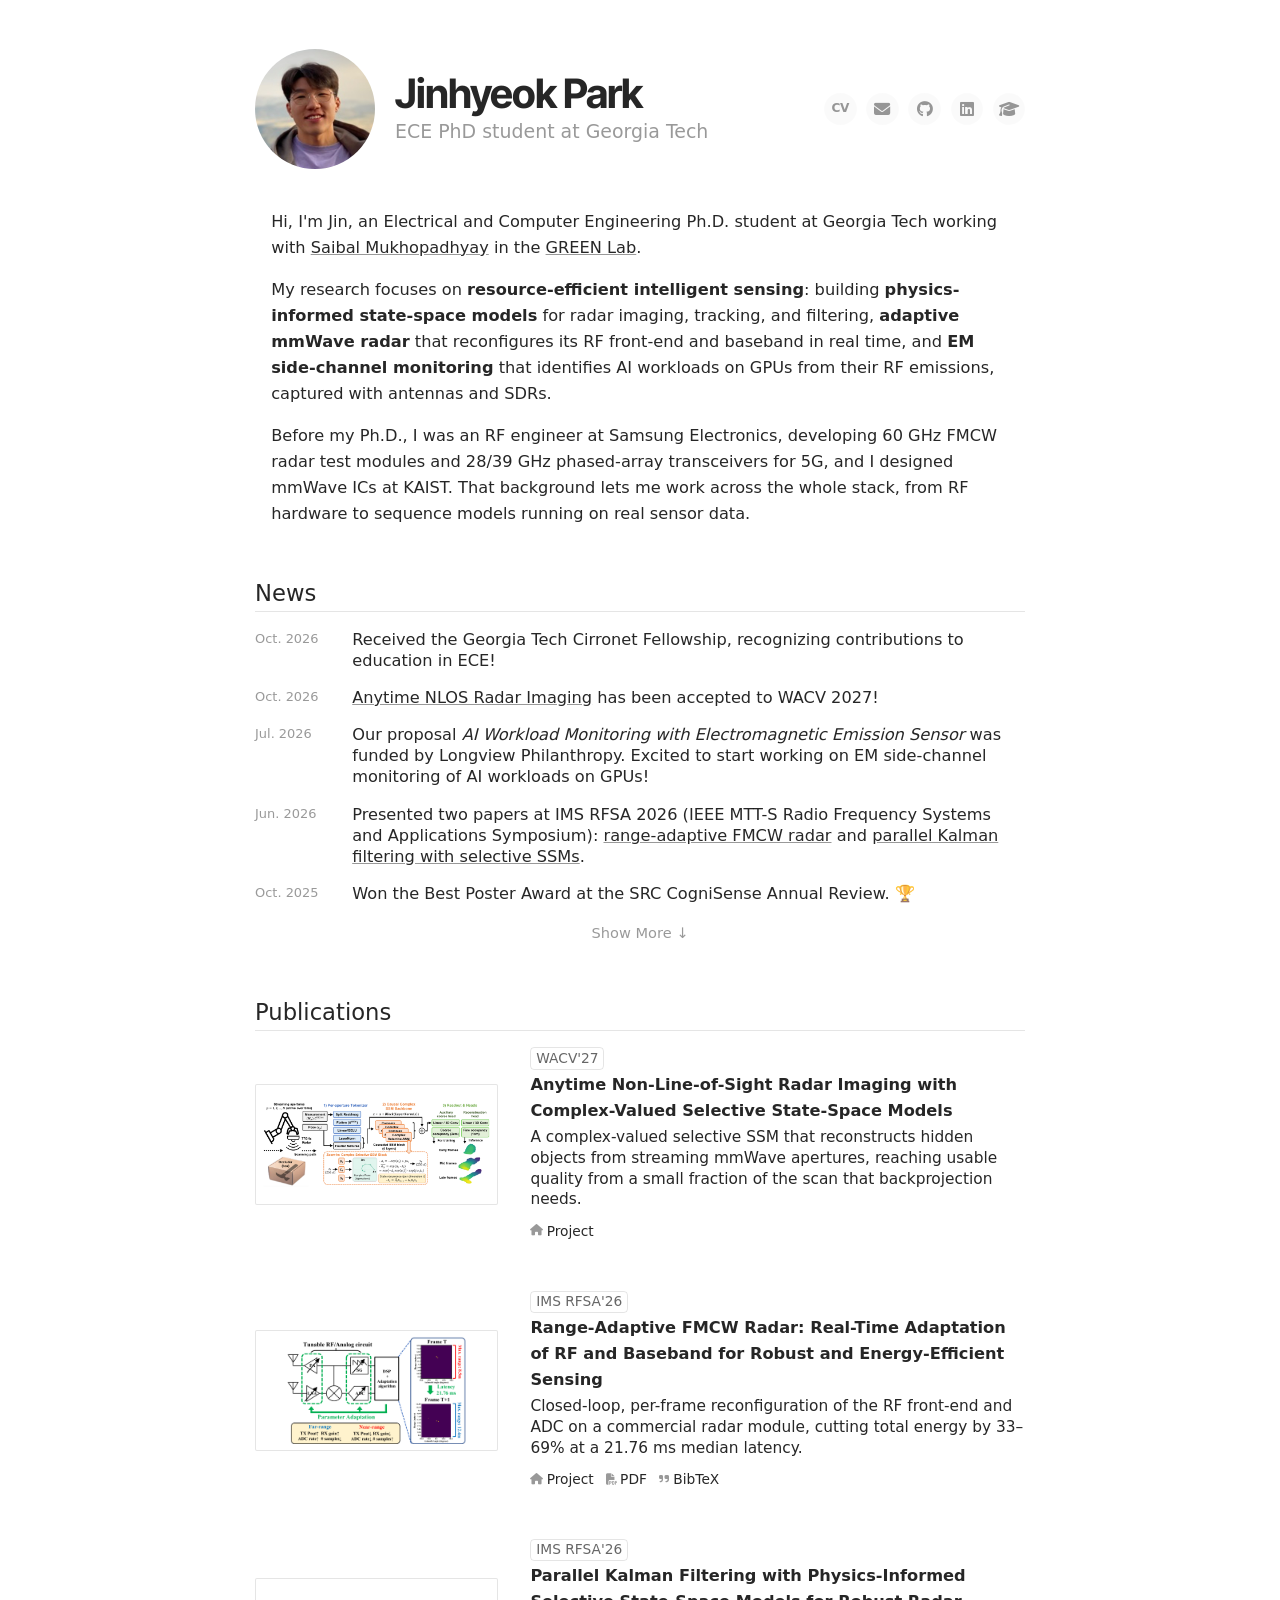
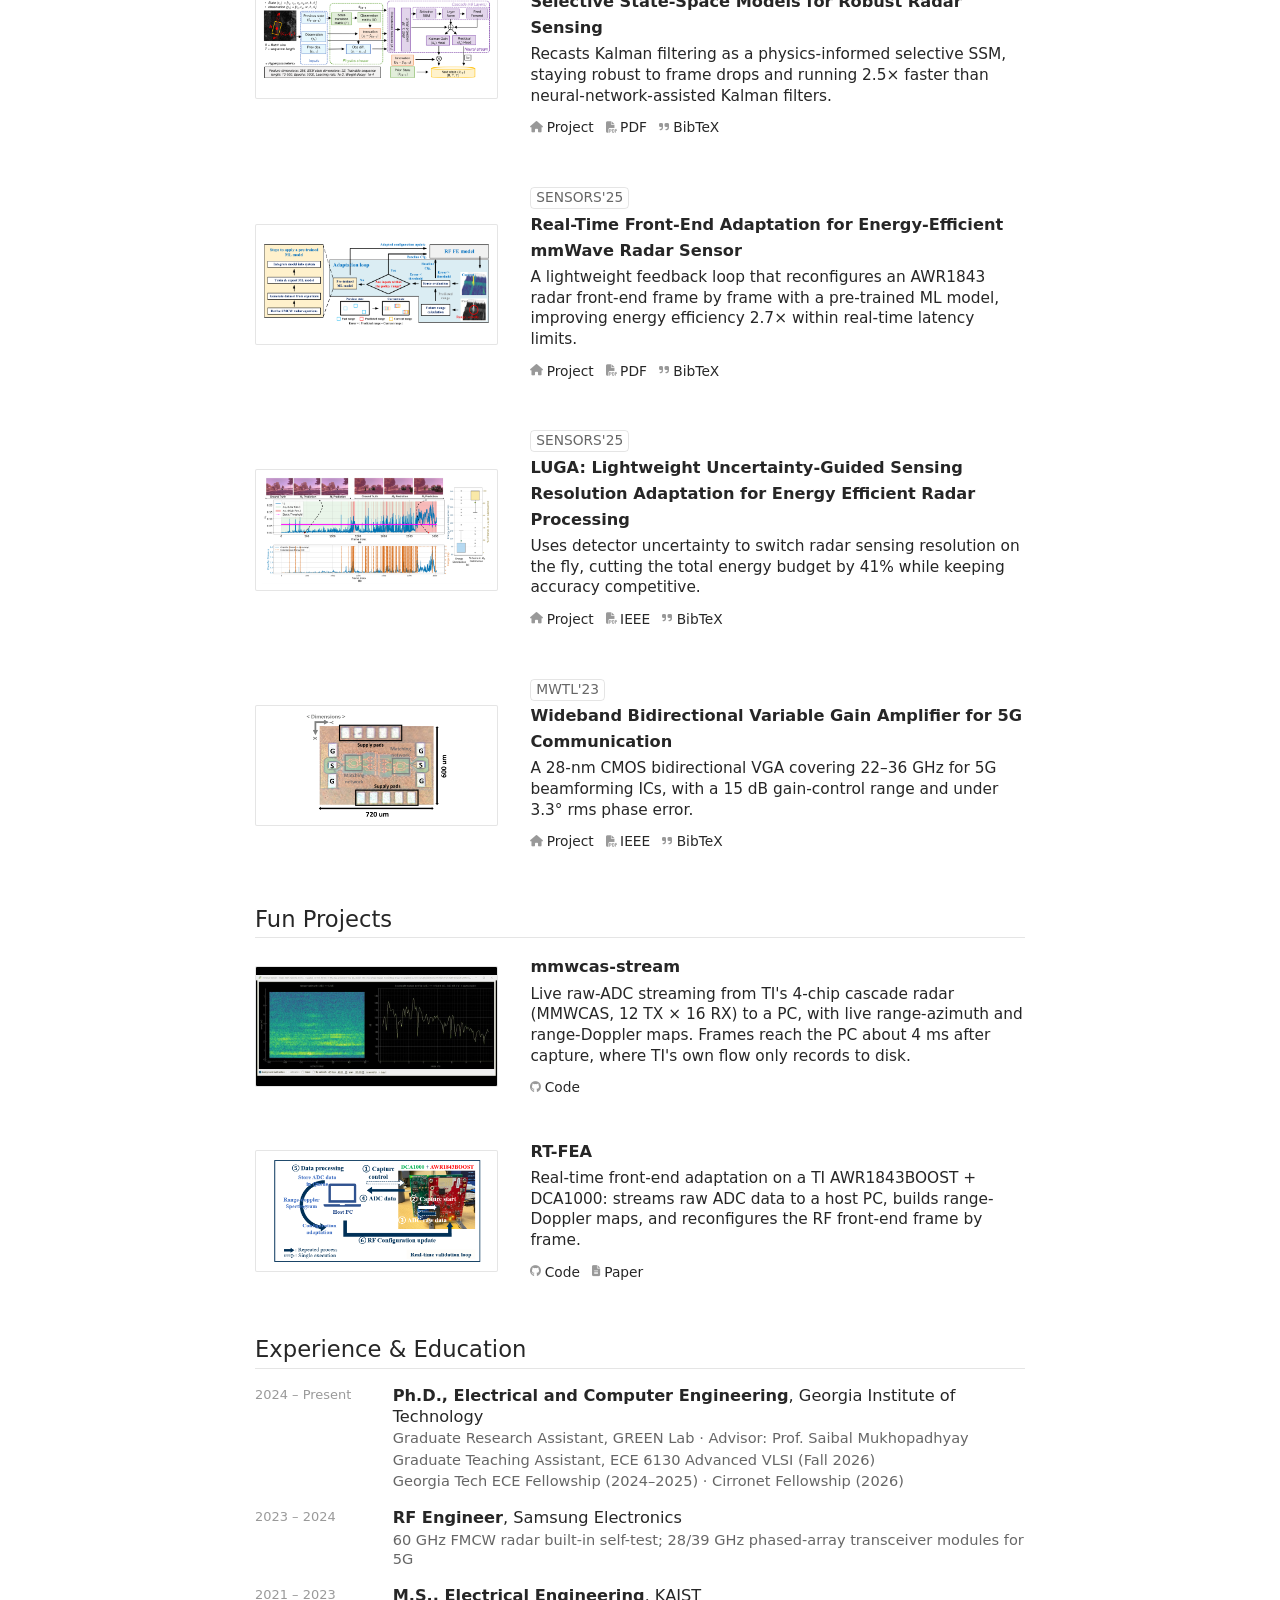
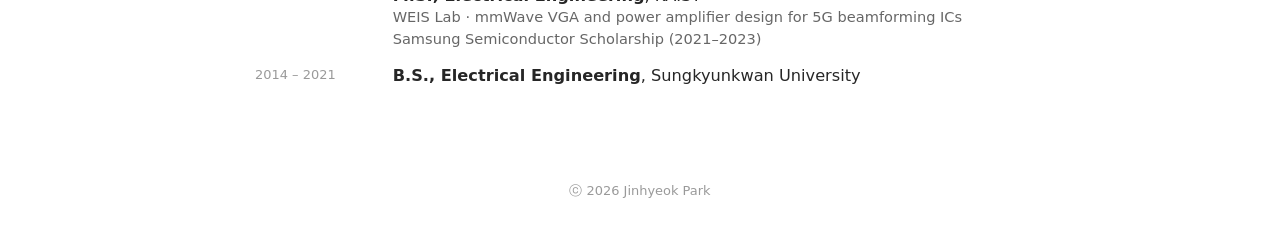
==== commit dacaf5ed: "Update index.html" ====
--- a/index.html
+++ b/index.html
@@ -9,6 +9,7 @@
   <meta property="og:type" content="website">
   <meta property="og:image" content="assets/profile.jpg">
   <meta name="theme-color" content="#ffffff">
+  <meta name="google-site-verification" content="xLwd7vfXTuWWmABPNooYxGHl8vjimrXgRtic_ZaX4sM" />
   <link rel="apple-touch-icon" sizes="180x180" href="/faviconfiles/apple-touch-icon.png">
   <link rel="icon" type="image/png" sizes="32x32" href="/faviconfiles/favicon-32x32.png">
   <link rel="icon" type="image/png" sizes="16x16" href="/faviconfiles/favicon-16x16.png">
@@ -35,6 +36,7 @@
       <div class="social">
         <a class="cv-icon" href="assets/CV_Jinhyeok_Park.pdf" target="_blank" rel="noreferrer" title="CV"><span>CV</span></a>
         <a href="mailto:jpark3263@gatech.edu" title="Email"><i class="fas fa-envelope"></i></a>
+        <a href="https://github.com/jpark3263" target="_blank" rel="noreferrer" title="GitHub"><i class="fab fa-github"></i></a>
         <a href="https://www.linkedin.com/in/jinhyeok-park/" target="_blank" rel="noreferrer" title="LinkedIn"><i class="fab fa-linkedin"></i></a>
         <a href="https://scholar.google.com/citations?user=-ml9RUcAAAAJ" target="_blank" rel="noreferrer" title="Google Scholar"><i class="fas fa-graduation-cap"></i></a>
       </div>
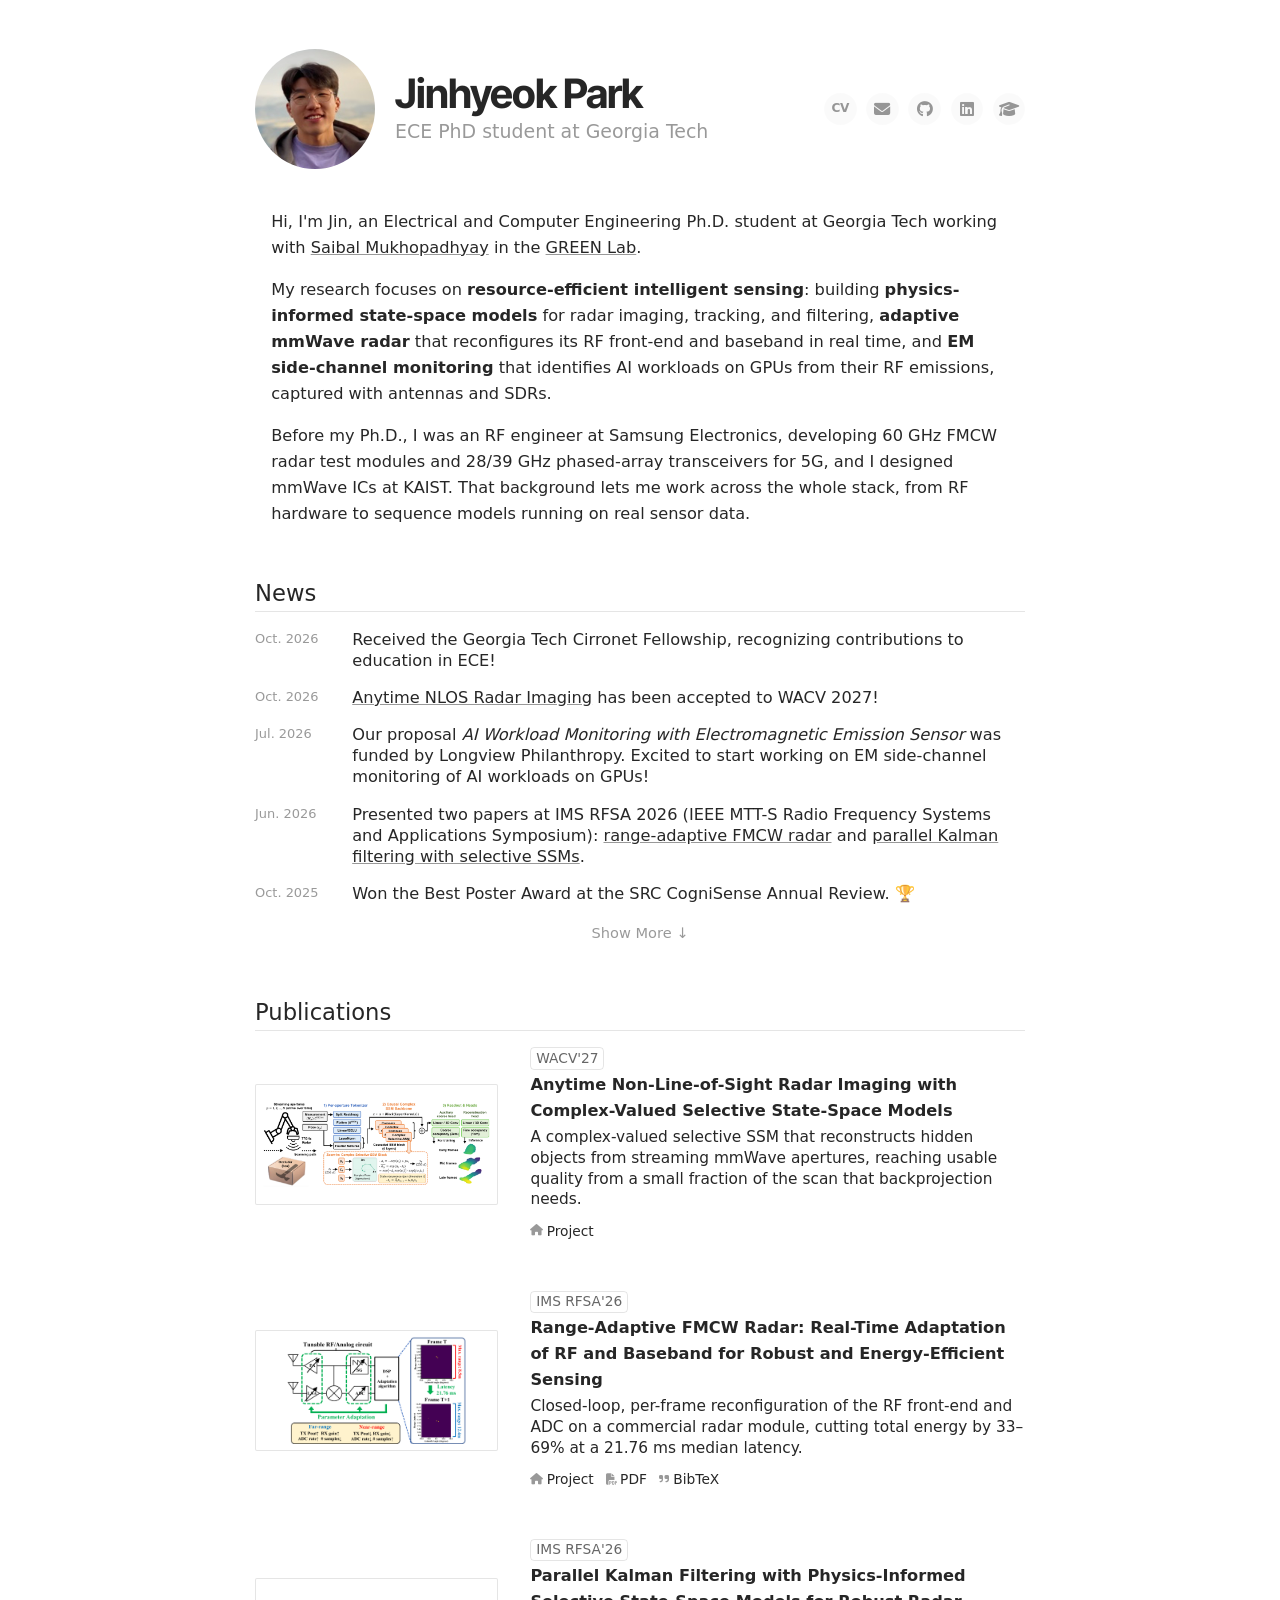
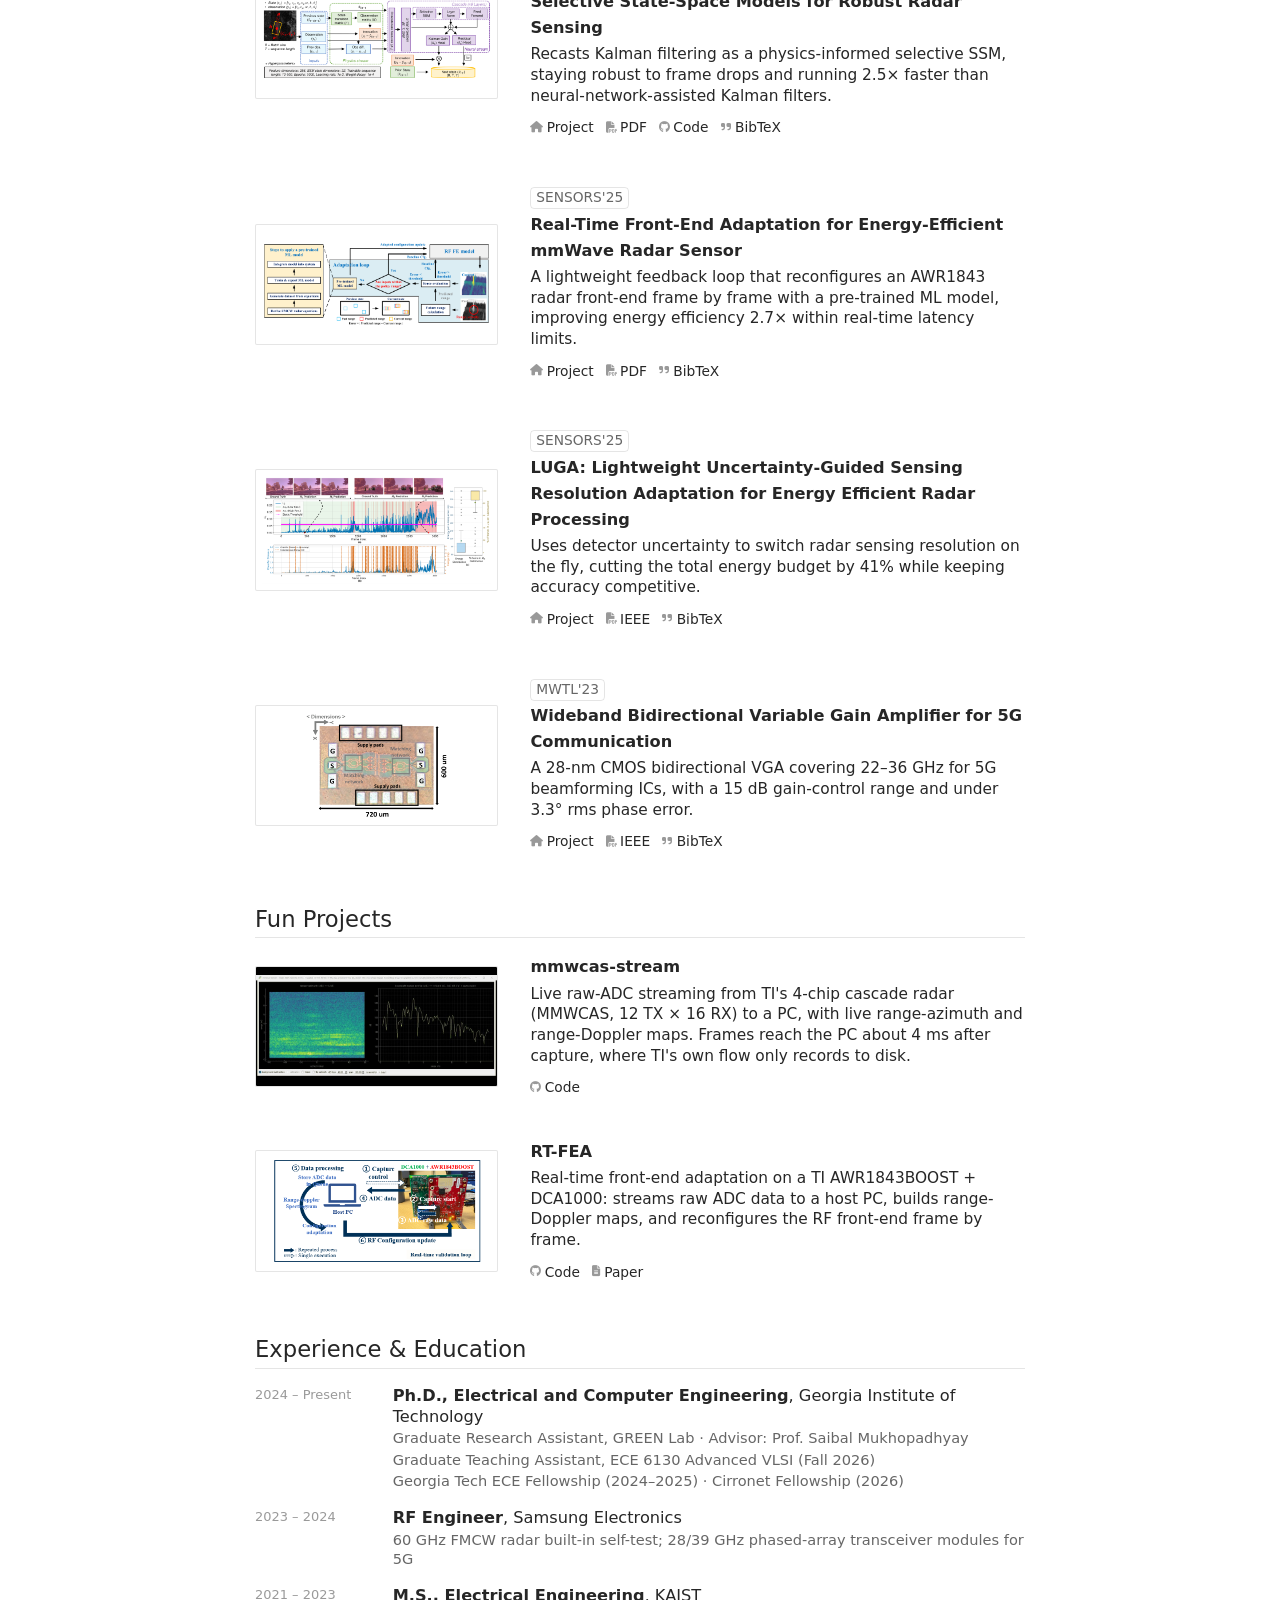
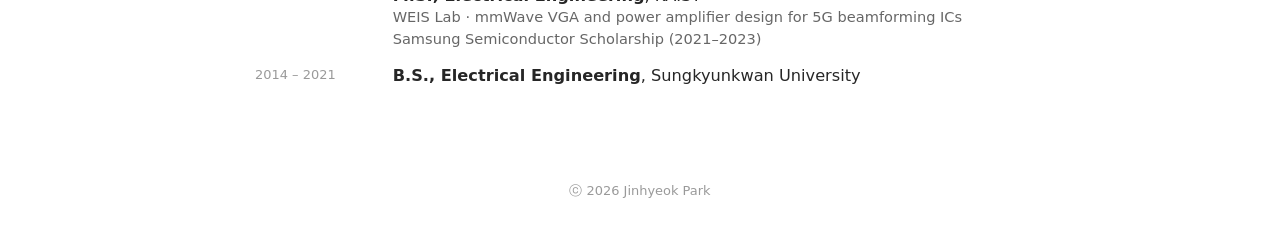
==== commit e41e856b: "ssm-kf" ====
--- a/index.html
+++ b/index.html
@@ -3,14 +3,21 @@
 <head>
   <meta charset="utf-8">
   <meta name="viewport" content="width=device-width, initial-scale=1">
-  <title>Jinhyeok (Jin) Park</title>
-  <meta name="description" content="Jinhyeok (Jin) Park — ECE Ph.D. student at Georgia Tech working on resource-efficient intelligent sensing: mmWave radar, state-space models, and EM side-channel sensing.">
-  <meta property="og:title" content="Jinhyeok (Jin) Park">
+  <title>Jinhyeok Park</title>
+  <meta name="description" content="My research focuses on resource-efficient intelligent sensing: physics-informed state-space models for radar imaging and tracking, adaptive mmWave radar, and EM side-channel monitoring of AI workloads on GPUs.">
+  <meta property="og:description" content="My research focuses on resource-efficient intelligent sensing: physics-informed state-space models for radar imaging and tracking, adaptive mmWave radar, and EM side-channel monitoring of AI workloads on GPUs.">
+  <meta property="og:title" content="Jinhyeok Park">
   <meta property="og:type" content="website">
   <meta property="og:image" content="assets/profile.jpg">
   <meta name="theme-color" content="#ffffff">
+  <meta property="og:site_name" content="Jinhyeok Park">
+  <script type="application/ld+json">
+  {"@context": "https://schema.org", "@type": "WebSite", "name": "Jinhyeok Park", "url": "https://jpark3263.github.io/"}
+  </script>
   <meta name="google-site-verification" content="xLwd7vfXTuWWmABPNooYxGHl8vjimrXgRtic_ZaX4sM" />
   <link rel="apple-touch-icon" sizes="180x180" href="/faviconfiles/apple-touch-icon.png">
+  <link rel="icon" href="/favicon.ico" sizes="any">
+  <link rel="icon" type="image/png" sizes="192x192" href="/faviconfiles/android-chrome-192x192.png">
   <link rel="icon" type="image/png" sizes="32x32" href="/faviconfiles/favicon-32x32.png">
   <link rel="icon" type="image/png" sizes="16x16" href="/faviconfiles/favicon-16x16.png">
   <link rel="manifest" href="/faviconfiles/site.webmanifest">
@@ -92,7 +99,7 @@
           <div class="pub-meta"><span class="pub-venue">IMS RFSA'26</span></div>
           <a class="pub-title-link" href="pub/ims2026-range-adaptive-fmcw.html"><div class="pub-title">Range-Adaptive FMCW Radar: Real-Time Adaptation of RF and Baseband for Robust and Energy-Efficient Sensing</div></a>
           <div class="pub-desc">Closed-loop, per-frame reconfiguration of the RF front-end and ADC on a commercial radar module, cutting total energy by 33–69% at a 21.76 ms median latency.</div>
-          <div class="links"><a href="pub/ims2026-range-adaptive-fmcw.html"><i class="fas fa-house"></i>Project</a><a class="" href="../publications/IMS_2026_Adap_final.pdf" target="_blank" rel="noreferrer"><i class="fas fa-file-pdf"></i>PDF</a><a href="pub/ims2026-range-adaptive-fmcw.html#bibtex"><i class="fas fa-quote-right"></i>BibTeX</a></div>
+          <div class="links"><a href="pub/ims2026-range-adaptive-fmcw.html"><i class="fas fa-house"></i>Project</a><a href="publications/IMS_2026_Adap_final.pdf" target="_blank" rel="noreferrer"><i class="fas fa-file-pdf"></i>PDF</a><a href="pub/ims2026-range-adaptive-fmcw.html#bibtex"><i class="fas fa-quote-right"></i>BibTeX</a></div>
         </div>
       </div></div>
 
@@ -102,7 +109,7 @@
           <div class="pub-meta"><span class="pub-venue">IMS RFSA'26</span></div>
           <a class="pub-title-link" href="pub/ims2026-parallel-kalman-ssm.html"><div class="pub-title">Parallel Kalman Filtering with Physics-Informed Selective State-Space Models for Robust Radar Sensing</div></a>
           <div class="pub-desc">Recasts Kalman filtering as a physics-informed selective SSM, staying robust to frame drops and running 2.5× faster than neural-network-assisted Kalman filters.</div>
-          <div class="links"><a href="pub/ims2026-parallel-kalman-ssm.html"><i class="fas fa-house"></i>Project</a><a class="" href="../publications/IMS_2026_PKF.pdf" target="_blank" rel="noreferrer"><i class="fas fa-file-pdf"></i>PDF</a><a href="pub/ims2026-parallel-kalman-ssm.html#bibtex"><i class="fas fa-quote-right"></i>BibTeX</a></div>
+          <div class="links"><a href="pub/ims2026-parallel-kalman-ssm.html"><i class="fas fa-house"></i>Project</a><a href="publications/IMS_2026_PKF.pdf" target="_blank" rel="noreferrer"><i class="fas fa-file-pdf"></i>PDF</a><a href="https://github.com/jpark3263/SSM_KF" target="_blank" rel="noreferrer"><i class="fab fa-github"></i>Code</a><a href="pub/ims2026-parallel-kalman-ssm.html#bibtex"><i class="fas fa-quote-right"></i>BibTeX</a></div>
         </div>
       </div></div>
 
@@ -112,7 +119,7 @@
           <div class="pub-meta"><span class="pub-venue">SENSORS'25</span></div>
           <a class="pub-title-link" href="pub/sensors2025-frontend-adaptation.html"><div class="pub-title">Real-Time Front-End Adaptation for Energy-Efficient mmWave Radar Sensor</div></a>
           <div class="pub-desc">A lightweight feedback loop that reconfigures an AWR1843 radar front-end frame by frame with a pre-trained ML model, improving energy efficiency 2.7× within real-time latency limits.</div>
-          <div class="links"><a href="pub/sensors2025-frontend-adaptation.html"><i class="fas fa-house"></i>Project</a><a class="" href="../publications/Real-Time%20Front-End%20Adaptation%20for%20Energy-Efficient%20mmWaver%20Radar%20Sensor.pdf" target="_blank" rel="noreferrer"><i class="fas fa-file-pdf"></i>PDF</a><a href="pub/sensors2025-frontend-adaptation.html#bibtex"><i class="fas fa-quote-right"></i>BibTeX</a></div>
+          <div class="links"><a href="pub/sensors2025-frontend-adaptation.html"><i class="fas fa-house"></i>Project</a><a href="publications/Real-Time%20Front-End%20Adaptation%20for%20Energy-Efficient%20mmWaver%20Radar%20Sensor.pdf" target="_blank" rel="noreferrer"><i class="fas fa-file-pdf"></i>PDF</a><a href="pub/sensors2025-frontend-adaptation.html#bibtex"><i class="fas fa-quote-right"></i>BibTeX</a></div>
         </div>
       </div></div>
 
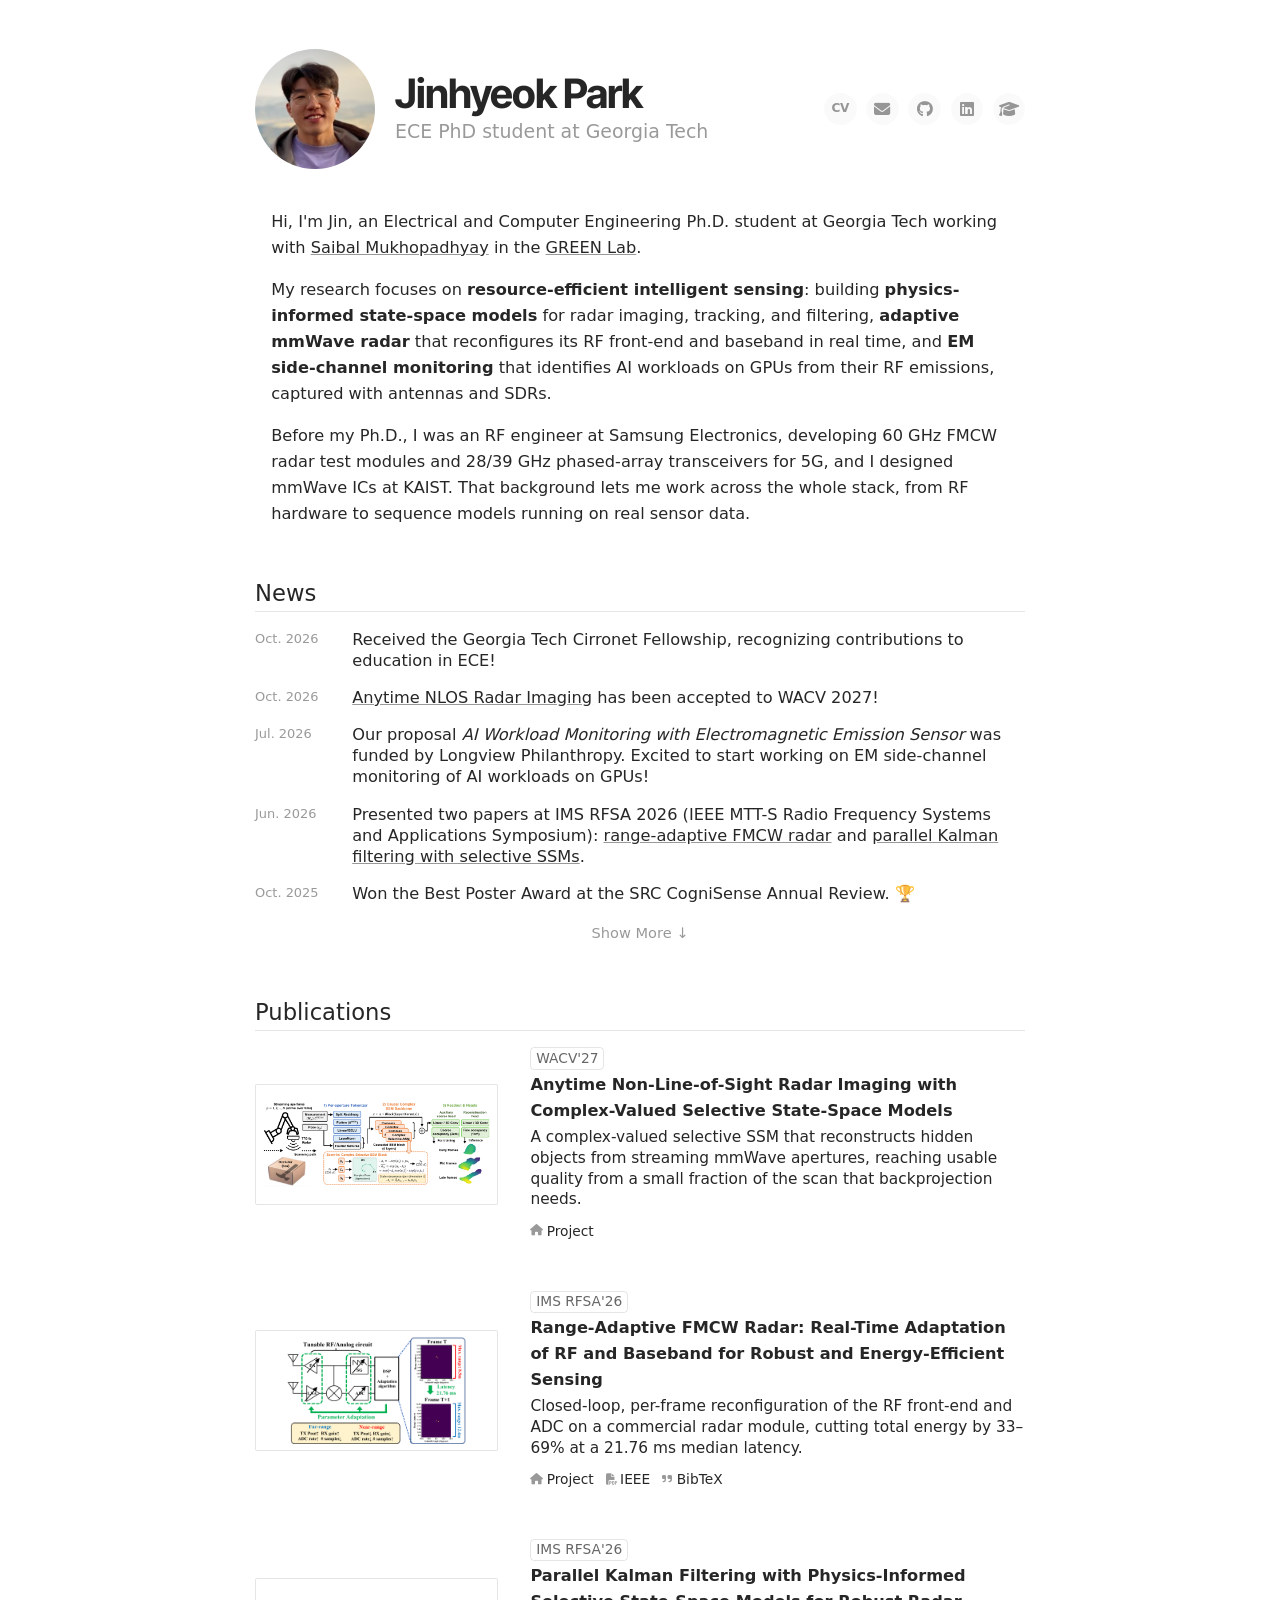
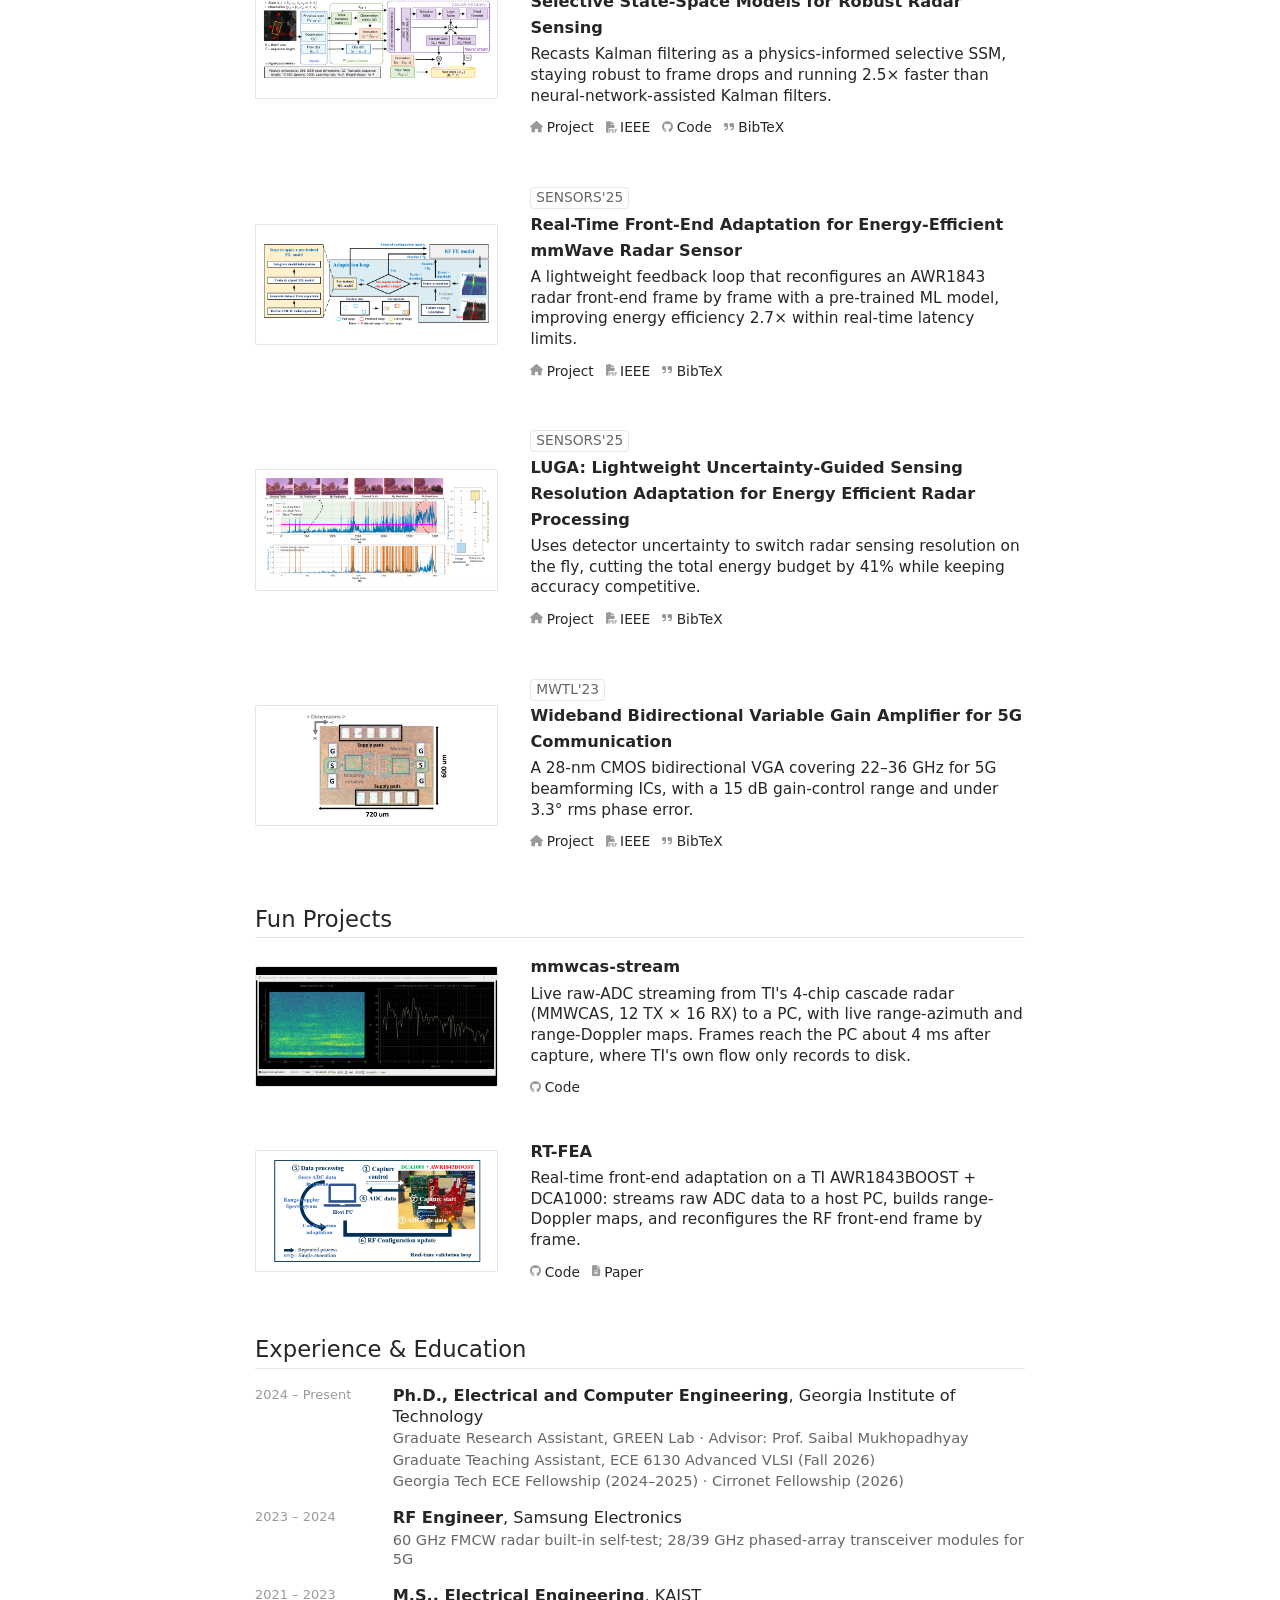
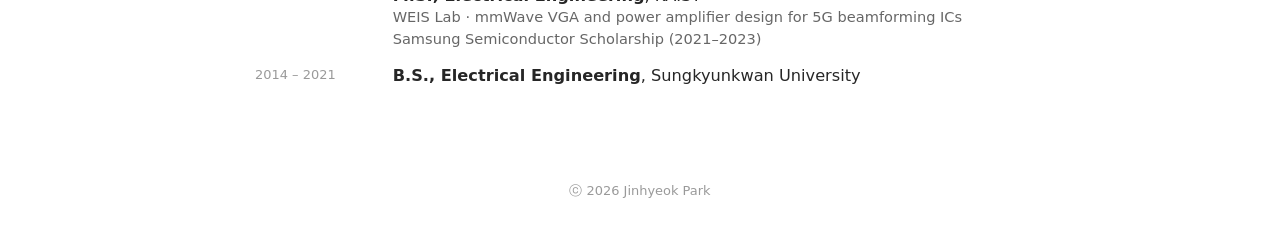
==== commit c9c0f579: "ieee" ====
--- a/index.html
+++ b/index.html
@@ -99,7 +99,7 @@
           <div class="pub-meta"><span class="pub-venue">IMS RFSA'26</span></div>
           <a class="pub-title-link" href="pub/ims2026-range-adaptive-fmcw.html"><div class="pub-title">Range-Adaptive FMCW Radar: Real-Time Adaptation of RF and Baseband for Robust and Energy-Efficient Sensing</div></a>
           <div class="pub-desc">Closed-loop, per-frame reconfiguration of the RF front-end and ADC on a commercial radar module, cutting total energy by 33–69% at a 21.76 ms median latency.</div>
-          <div class="links"><a href="pub/ims2026-range-adaptive-fmcw.html"><i class="fas fa-house"></i>Project</a><a href="publications/IMS_2026_Adap_final.pdf" target="_blank" rel="noreferrer"><i class="fas fa-file-pdf"></i>PDF</a><a href="pub/ims2026-range-adaptive-fmcw.html#bibtex"><i class="fas fa-quote-right"></i>BibTeX</a></div>
+          <div class="links"><a href="pub/ims2026-range-adaptive-fmcw.html"><i class="fas fa-house"></i>Project</a><a href="https://ieeexplore.ieee.org/document/11624256" target="_blank" rel="noreferrer"><i class="fas fa-file-pdf"></i>IEEE</a><a href="pub/ims2026-range-adaptive-fmcw.html#bibtex"><i class="fas fa-quote-right"></i>BibTeX</a></div>
         </div>
       </div></div>
 
@@ -109,7 +109,7 @@
           <div class="pub-meta"><span class="pub-venue">IMS RFSA'26</span></div>
           <a class="pub-title-link" href="pub/ims2026-parallel-kalman-ssm.html"><div class="pub-title">Parallel Kalman Filtering with Physics-Informed Selective State-Space Models for Robust Radar Sensing</div></a>
           <div class="pub-desc">Recasts Kalman filtering as a physics-informed selective SSM, staying robust to frame drops and running 2.5× faster than neural-network-assisted Kalman filters.</div>
-          <div class="links"><a href="pub/ims2026-parallel-kalman-ssm.html"><i class="fas fa-house"></i>Project</a><a href="publications/IMS_2026_PKF.pdf" target="_blank" rel="noreferrer"><i class="fas fa-file-pdf"></i>PDF</a><a href="https://github.com/jpark3263/SSM_KF" target="_blank" rel="noreferrer"><i class="fab fa-github"></i>Code</a><a href="pub/ims2026-parallel-kalman-ssm.html#bibtex"><i class="fas fa-quote-right"></i>BibTeX</a></div>
+          <div class="links"><a href="pub/ims2026-parallel-kalman-ssm.html"><i class="fas fa-house"></i>Project</a><a href="https://ieeexplore.ieee.org/document/11624260" target="_blank" rel="noreferrer"><i class="fas fa-file-pdf"></i>IEEE</a><a href="https://github.com/jpark3263/SSM_KF" target="_blank" rel="noreferrer"><i class="fab fa-github"></i>Code</a><a href="pub/ims2026-parallel-kalman-ssm.html#bibtex"><i class="fas fa-quote-right"></i>BibTeX</a></div>
         </div>
       </div></div>
 
@@ -119,7 +119,7 @@
           <div class="pub-meta"><span class="pub-venue">SENSORS'25</span></div>
           <a class="pub-title-link" href="pub/sensors2025-frontend-adaptation.html"><div class="pub-title">Real-Time Front-End Adaptation for Energy-Efficient mmWave Radar Sensor</div></a>
           <div class="pub-desc">A lightweight feedback loop that reconfigures an AWR1843 radar front-end frame by frame with a pre-trained ML model, improving energy efficiency 2.7× within real-time latency limits.</div>
-          <div class="links"><a href="pub/sensors2025-frontend-adaptation.html"><i class="fas fa-house"></i>Project</a><a href="publications/Real-Time%20Front-End%20Adaptation%20for%20Energy-Efficient%20mmWaver%20Radar%20Sensor.pdf" target="_blank" rel="noreferrer"><i class="fas fa-file-pdf"></i>PDF</a><a href="pub/sensors2025-frontend-adaptation.html#bibtex"><i class="fas fa-quote-right"></i>BibTeX</a></div>
+          <div class="links"><a href="pub/sensors2025-frontend-adaptation.html"><i class="fas fa-house"></i>Project</a><a href="https://ieeexplore.ieee.org/document/11331014" target="_blank" rel="noreferrer"><i class="fas fa-file-pdf"></i>IEEE</a><a href="pub/sensors2025-frontend-adaptation.html#bibtex"><i class="fas fa-quote-right"></i>BibTeX</a></div>
         </div>
       </div></div>
 
